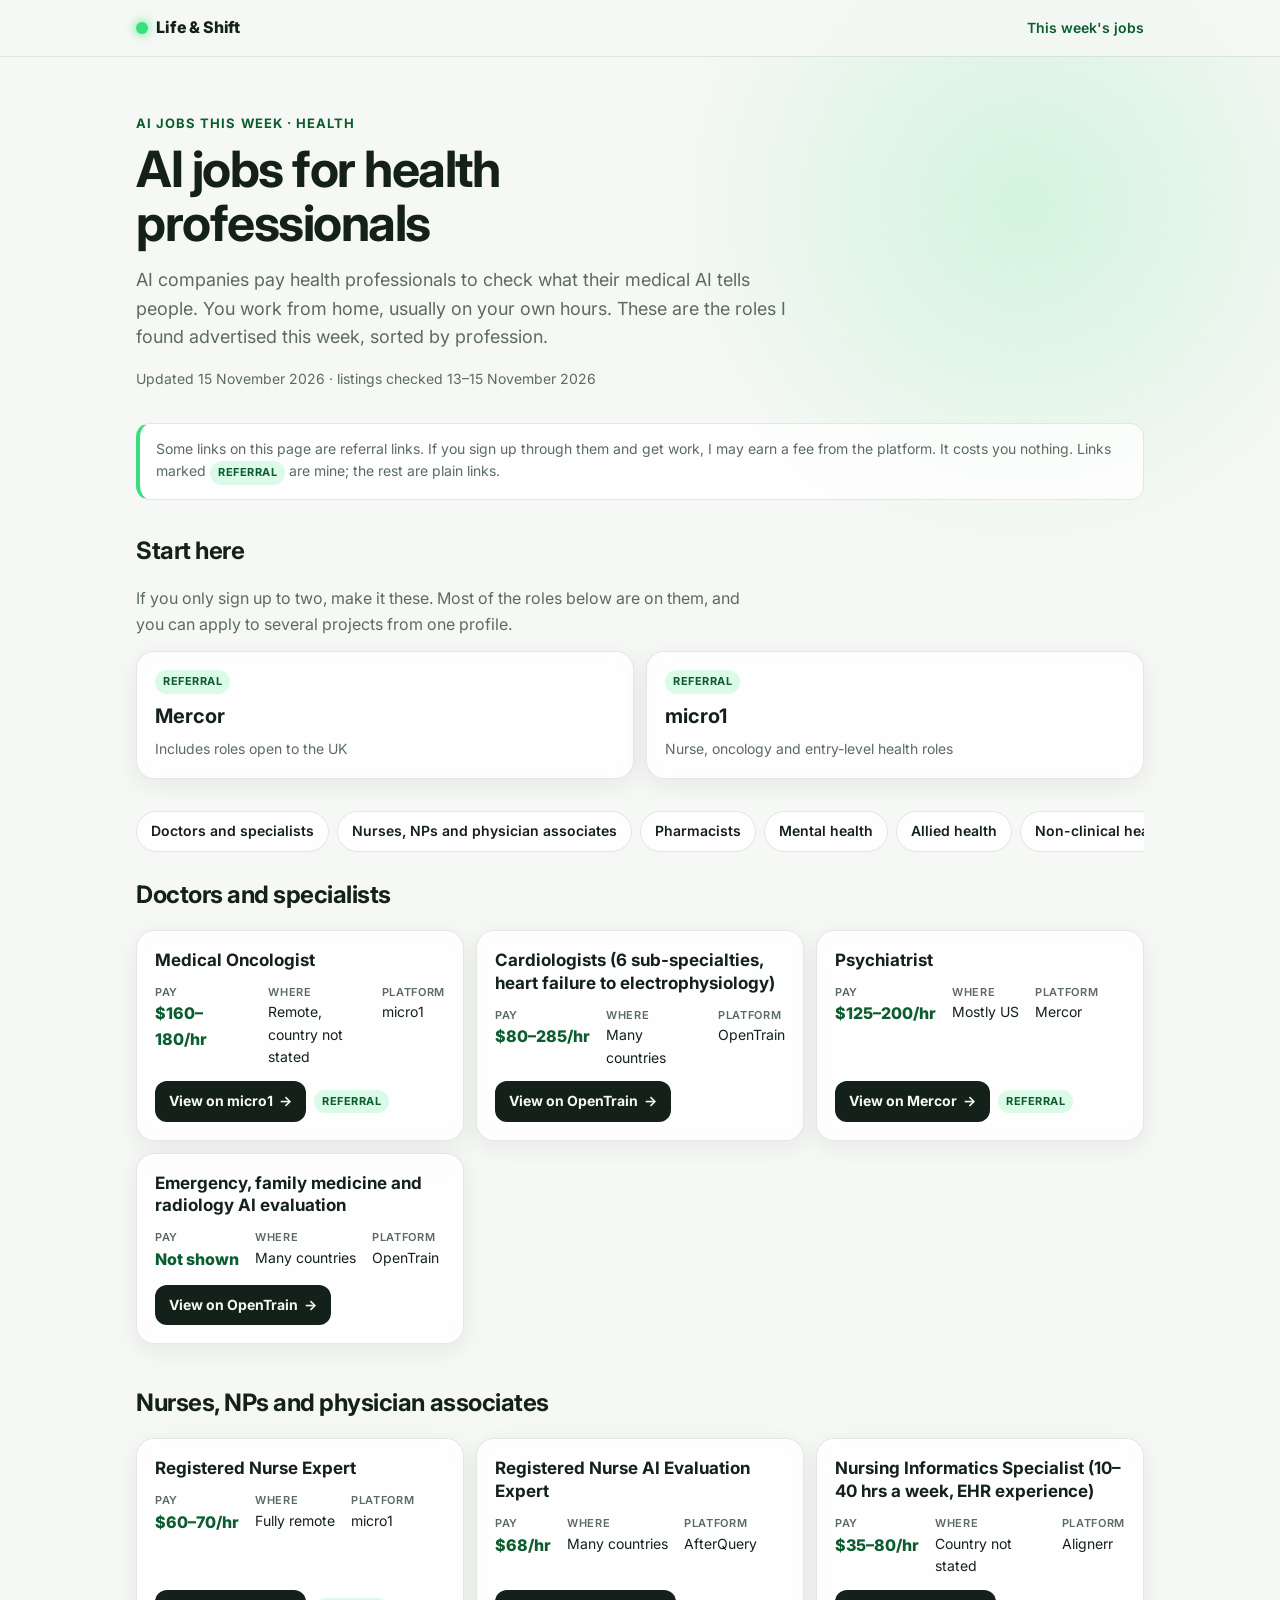
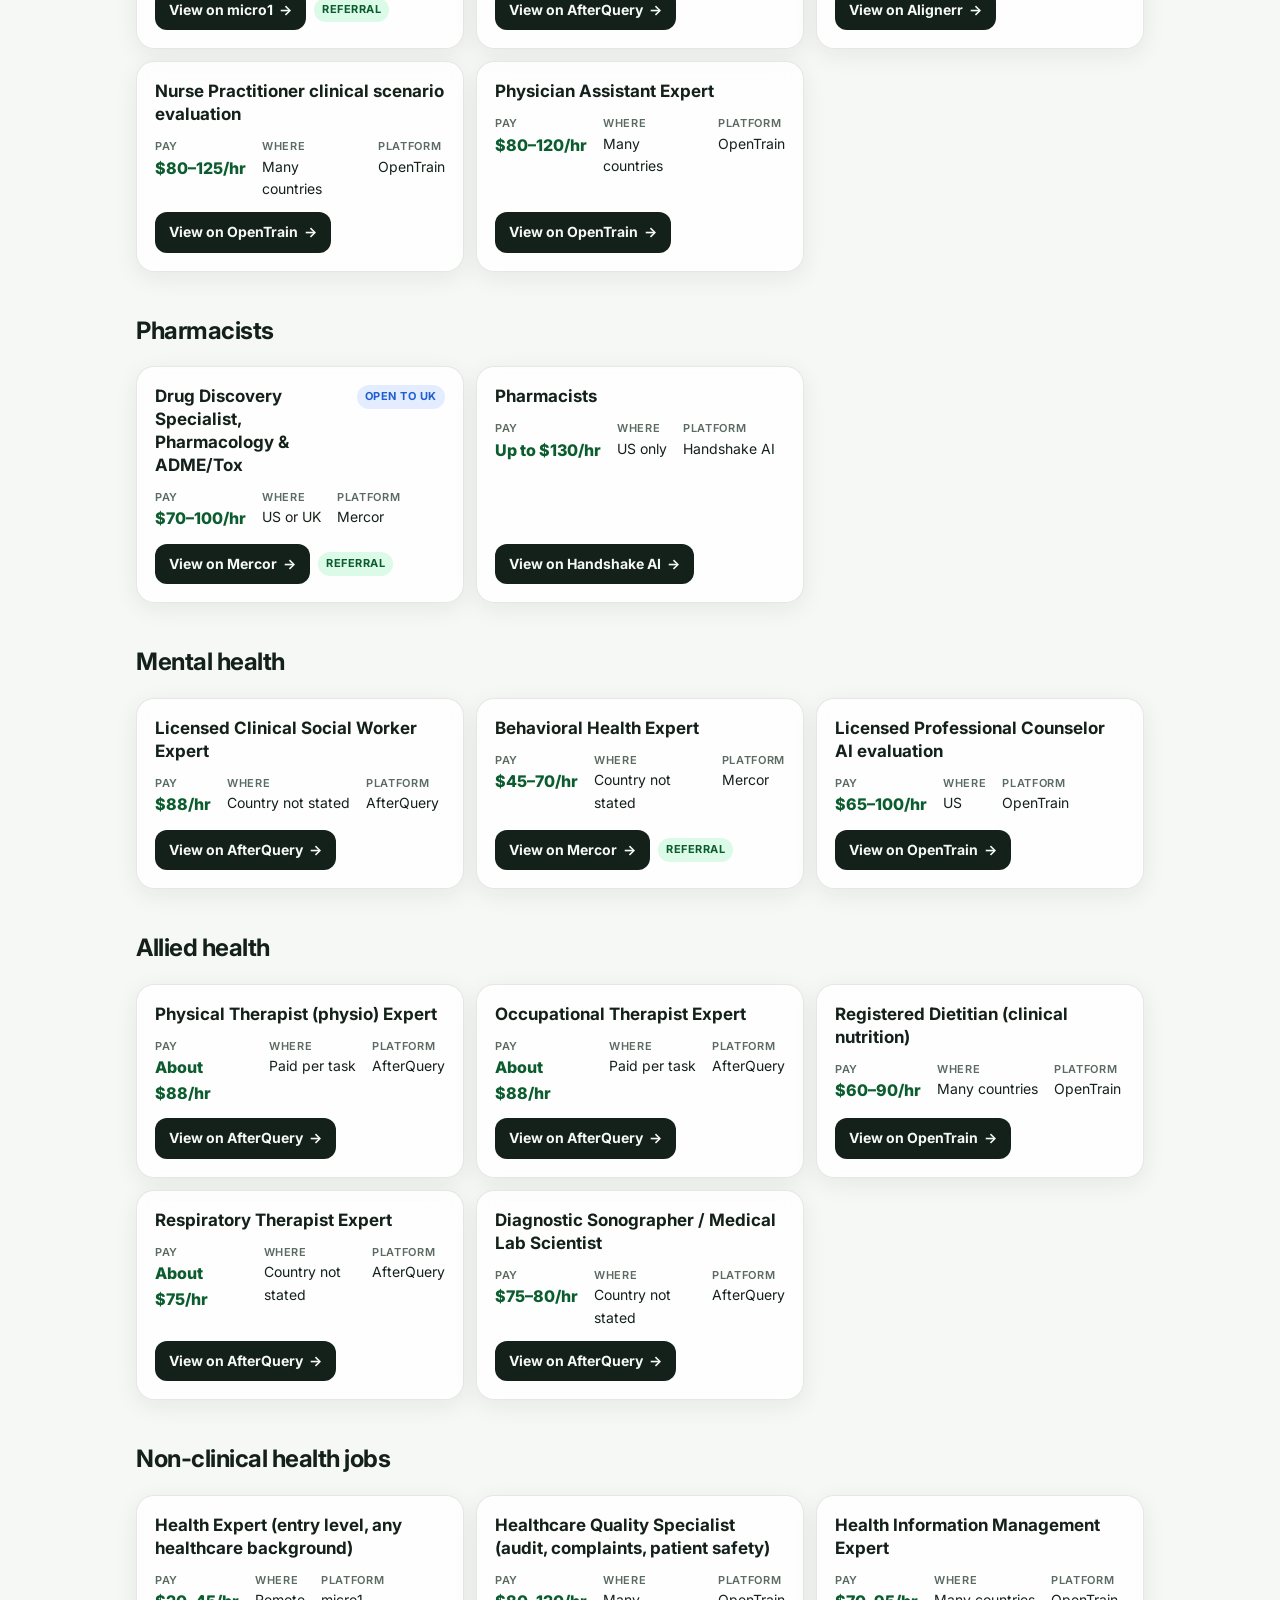
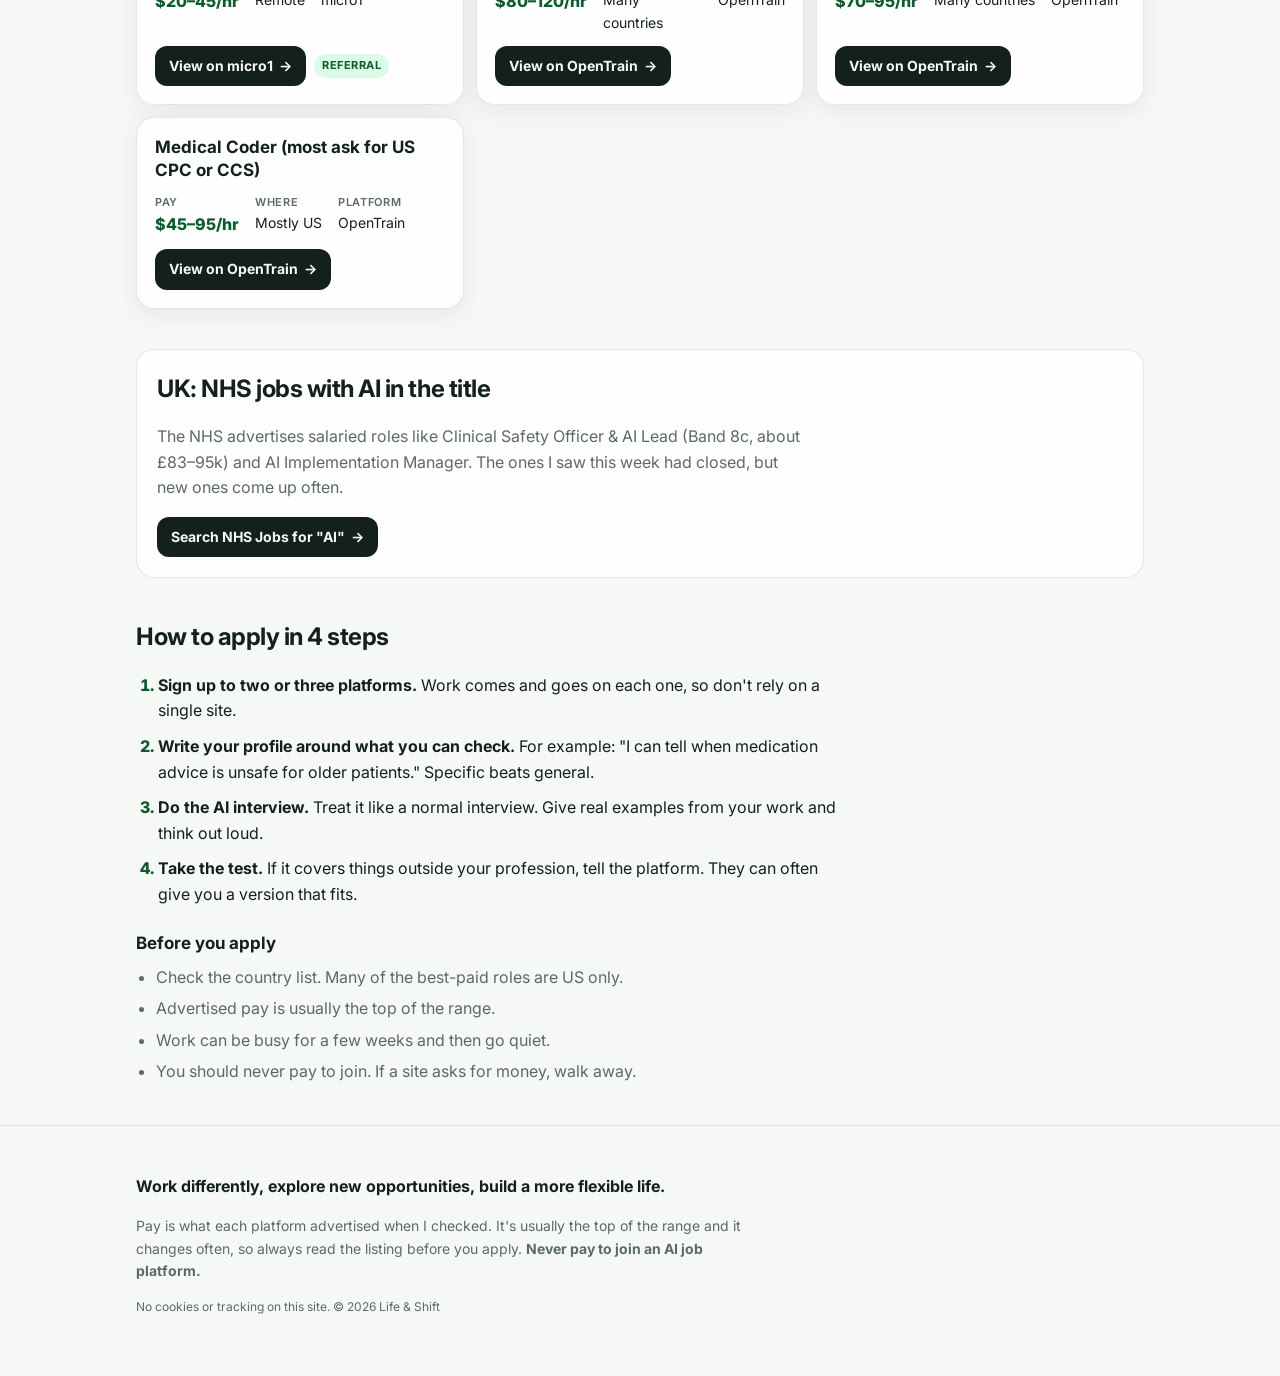
==== health.html @ dd74ce36 "Add files via upload" ====
<!doctype html>
<html lang="en-GB">
<head>
<meta charset="utf-8">
<meta name="viewport" content="width=device-width, initial-scale=1">
<title>AI jobs for health professionals this week | Life &amp; Shift</title>
<meta name="description" content="Remote AI roles for health professionals, sorted by profession, with pay and who can apply. Updated 15 November 2026.">
<meta property="og:title" content="AI jobs for health professionals this week | Life &amp; Shift">
<meta property="og:description" content="Remote AI roles for health professionals, sorted by profession, with pay and who can apply. Updated 15 November 2026.">
<link rel="preconnect" href="https://fonts.googleapis.com">
<link rel="preconnect" href="https://fonts.gstatic.com" crossorigin>
<link href="https://fonts.googleapis.com/css2?family=Inter:wght@400;500;600;700;800&display=swap" rel="stylesheet">
<link rel="stylesheet" href="style.css">
</head>
<body>
<header class="top"><div class="wrap top-in">
  <a class="brand" href="index.html"><span class="dot"></span>Life &amp; Shift</a>
  <a class="top-link" href="health.html">This week's jobs</a>
</div></header>
<main>
<section class="hero"><div class="wrap">
  <p class="eyebrow">AI jobs this week · Health</p>
  <h1>AI jobs for health professionals</h1>
  <p class="lede">AI companies pay health professionals to check what their medical AI tells people. You work from home, usually on your own hours. These are the roles I found advertised this week, sorted by profession.</p>
  <p class="meta">Updated 15 November 2026 · listings checked 13–15 November 2026</p>
</div></section>

<div class="wrap">
  <aside class="notice">Some links on this page are referral links. If you sign up through them and get work, I may earn a fee from the platform. It costs you nothing. Links marked <span class="tag ref">referral</span> are mine; the rest are plain links.</aside>

  <section class="start">
    <h2>Start here</h2>
    <p>If you only sign up to two, make it these. Most of the roles below are on them, and you can apply to several projects from one profile.</p>
    <div class="start-grid">
      <a class="start-card" href="https://t.mercor.com/v6gSN" target="_blank" rel="noopener sponsored">
        <span class="tag ref">referral</span><strong>Mercor</strong><span>Includes roles open to the UK</span></a>
      <a class="start-card" href="https://refer.micro1.ai/referral/jobs?referralCode=1aee4be8-0dc1-4ed8-bb2d-1e1f970dd66d&amp;utm_source=referral&amp;utm_medium=share&amp;utm_campaign=job_referral" target="_blank" rel="noopener sponsored">
        <span class="tag ref">referral</span><strong>micro1</strong><span>Nurse, oncology and entry-level health roles</span></a>
    </div>
  </section>

  <nav class="chips" aria-label="Jump to profession"><a href="#doctors">Doctors and specialists</a><a href="#nurses">Nurses, NPs and physician associates</a><a href="#pharmacy">Pharmacists</a><a href="#mental-health">Mental health</a><a href="#allied">Allied health</a><a href="#non-clinical">Non-clinical health jobs</a><a href="#apply">How to apply</a></nav>
<section class="group" id="doctors"><h2>Doctors and specialists</h2><div class="roles"><article class="role">
  <div class="role-top"><h3>Medical Oncologist</h3></div>
  <dl><div><dt>Pay</dt><dd class="pay">$160–180/hr</dd></div>
      <div><dt>Where</dt><dd>Remote, country not stated</dd></div>
      <div><dt>Platform</dt><dd>micro1</dd></div></dl>
  <div class="role-link"><a class="btn" href="https://refer.micro1.ai/referral/jobs?referralCode=1aee4be8-0dc1-4ed8-bb2d-1e1f970dd66d&amp;utm_source=referral&amp;utm_medium=share&amp;utm_campaign=job_referral" target="_blank" rel="noopener sponsored">View on micro1 <span aria-hidden="true">→</span></a><span class="tag ref">referral</span></div>
</article><article class="role">
  <div class="role-top"><h3>Cardiologists (6 sub-specialties, heart failure to electrophysiology)</h3></div>
  <dl><div><dt>Pay</dt><dd class="pay">$80–285/hr</dd></div>
      <div><dt>Where</dt><dd>Many countries</dd></div>
      <div><dt>Platform</dt><dd>OpenTrain</dd></div></dl>
  <div class="role-link"><a class="btn" href="https://www.opentrain.ai/jobs/category/medical-health/" target="_blank" rel="noopener sponsored">View on OpenTrain <span aria-hidden="true">→</span></a></div>
</article><article class="role">
  <div class="role-top"><h3>Psychiatrist</h3></div>
  <dl><div><dt>Pay</dt><dd class="pay">$125–200/hr</dd></div>
      <div><dt>Where</dt><dd>Mostly US</dd></div>
      <div><dt>Platform</dt><dd>Mercor</dd></div></dl>
  <div class="role-link"><a class="btn" href="https://t.mercor.com/v6gSN" target="_blank" rel="noopener sponsored">View on Mercor <span aria-hidden="true">→</span></a><span class="tag ref">referral</span></div>
</article><article class="role">
  <div class="role-top"><h3>Emergency, family medicine and radiology AI evaluation</h3></div>
  <dl><div><dt>Pay</dt><dd class="pay">Not shown</dd></div>
      <div><dt>Where</dt><dd>Many countries</dd></div>
      <div><dt>Platform</dt><dd>OpenTrain</dd></div></dl>
  <div class="role-link"><a class="btn" href="https://www.opentrain.ai/jobs/category/medical-health/" target="_blank" rel="noopener sponsored">View on OpenTrain <span aria-hidden="true">→</span></a></div>
</article></div></section><section class="group" id="nurses"><h2>Nurses, NPs and physician associates</h2><div class="roles"><article class="role">
  <div class="role-top"><h3>Registered Nurse Expert</h3></div>
  <dl><div><dt>Pay</dt><dd class="pay">$60–70/hr</dd></div>
      <div><dt>Where</dt><dd>Fully remote</dd></div>
      <div><dt>Platform</dt><dd>micro1</dd></div></dl>
  <div class="role-link"><a class="btn" href="https://refer.micro1.ai/referral/jobs?referralCode=1aee4be8-0dc1-4ed8-bb2d-1e1f970dd66d&amp;utm_source=referral&amp;utm_medium=share&amp;utm_campaign=job_referral" target="_blank" rel="noopener sponsored">View on micro1 <span aria-hidden="true">→</span></a><span class="tag ref">referral</span></div>
</article><article class="role">
  <div class="role-top"><h3>Registered Nurse AI Evaluation Expert</h3></div>
  <dl><div><dt>Pay</dt><dd class="pay">$68/hr</dd></div>
      <div><dt>Where</dt><dd>Many countries</dd></div>
      <div><dt>Platform</dt><dd>AfterQuery</dd></div></dl>
  <div class="role-link"><a class="btn" href="https://www.afterquery.com/" target="_blank" rel="noopener sponsored">View on AfterQuery <span aria-hidden="true">→</span></a></div>
</article><article class="role">
  <div class="role-top"><h3>Nursing Informatics Specialist (10–40 hrs a week, EHR experience)</h3></div>
  <dl><div><dt>Pay</dt><dd class="pay">$35–80/hr</dd></div>
      <div><dt>Where</dt><dd>Country not stated</dd></div>
      <div><dt>Platform</dt><dd>Alignerr</dd></div></dl>
  <div class="role-link"><a class="btn" href="https://www.alignerr.com/" target="_blank" rel="noopener sponsored">View on Alignerr <span aria-hidden="true">→</span></a></div>
</article><article class="role">
  <div class="role-top"><h3>Nurse Practitioner clinical scenario evaluation</h3></div>
  <dl><div><dt>Pay</dt><dd class="pay">$80–125/hr</dd></div>
      <div><dt>Where</dt><dd>Many countries</dd></div>
      <div><dt>Platform</dt><dd>OpenTrain</dd></div></dl>
  <div class="role-link"><a class="btn" href="https://www.opentrain.ai/jobs/category/medical-health/" target="_blank" rel="noopener sponsored">View on OpenTrain <span aria-hidden="true">→</span></a></div>
</article><article class="role">
  <div class="role-top"><h3>Physician Assistant Expert</h3></div>
  <dl><div><dt>Pay</dt><dd class="pay">$80–120/hr</dd></div>
      <div><dt>Where</dt><dd>Many countries</dd></div>
      <div><dt>Platform</dt><dd>OpenTrain</dd></div></dl>
  <div class="role-link"><a class="btn" href="https://www.opentrain.ai/jobs/category/medical-health/" target="_blank" rel="noopener sponsored">View on OpenTrain <span aria-hidden="true">→</span></a></div>
</article></div></section><section class="group" id="pharmacy"><h2>Pharmacists</h2><div class="roles"><article class="role">
  <div class="role-top"><h3>Drug Discovery Specialist, Pharmacology &amp; ADME/Tox</h3><span class="tag uk">Open to UK</span></div>
  <dl><div><dt>Pay</dt><dd class="pay">$70–100/hr</dd></div>
      <div><dt>Where</dt><dd>US or UK</dd></div>
      <div><dt>Platform</dt><dd>Mercor</dd></div></dl>
  <div class="role-link"><a class="btn" href="https://t.mercor.com/v6gSN" target="_blank" rel="noopener sponsored">View on Mercor <span aria-hidden="true">→</span></a><span class="tag ref">referral</span></div>
</article><article class="role">
  <div class="role-top"><h3>Pharmacists</h3></div>
  <dl><div><dt>Pay</dt><dd class="pay">Up to $130/hr</dd></div>
      <div><dt>Where</dt><dd>US only</dd></div>
      <div><dt>Platform</dt><dd>Handshake AI</dd></div></dl>
  <div class="role-link"><a class="btn" href="https://joinhandshake.com/ai/" target="_blank" rel="noopener sponsored">View on Handshake AI <span aria-hidden="true">→</span></a></div>
</article></div></section><section class="group" id="mental-health"><h2>Mental health</h2><div class="roles"><article class="role">
  <div class="role-top"><h3>Licensed Clinical Social Worker Expert</h3></div>
  <dl><div><dt>Pay</dt><dd class="pay">$88/hr</dd></div>
      <div><dt>Where</dt><dd>Country not stated</dd></div>
      <div><dt>Platform</dt><dd>AfterQuery</dd></div></dl>
  <div class="role-link"><a class="btn" href="https://www.afterquery.com/" target="_blank" rel="noopener sponsored">View on AfterQuery <span aria-hidden="true">→</span></a></div>
</article><article class="role">
  <div class="role-top"><h3>Behavioral Health Expert</h3></div>
  <dl><div><dt>Pay</dt><dd class="pay">$45–70/hr</dd></div>
      <div><dt>Where</dt><dd>Country not stated</dd></div>
      <div><dt>Platform</dt><dd>Mercor</dd></div></dl>
  <div class="role-link"><a class="btn" href="https://t.mercor.com/v6gSN" target="_blank" rel="noopener sponsored">View on Mercor <span aria-hidden="true">→</span></a><span class="tag ref">referral</span></div>
</article><article class="role">
  <div class="role-top"><h3>Licensed Professional Counselor AI evaluation</h3></div>
  <dl><div><dt>Pay</dt><dd class="pay">$65–100/hr</dd></div>
      <div><dt>Where</dt><dd>US</dd></div>
      <div><dt>Platform</dt><dd>OpenTrain</dd></div></dl>
  <div class="role-link"><a class="btn" href="https://www.opentrain.ai/jobs/category/medical-health/" target="_blank" rel="noopener sponsored">View on OpenTrain <span aria-hidden="true">→</span></a></div>
</article></div></section><section class="group" id="allied"><h2>Allied health</h2><div class="roles"><article class="role">
  <div class="role-top"><h3>Physical Therapist (physio) Expert</h3></div>
  <dl><div><dt>Pay</dt><dd class="pay">About $88/hr</dd></div>
      <div><dt>Where</dt><dd>Paid per task</dd></div>
      <div><dt>Platform</dt><dd>AfterQuery</dd></div></dl>
  <div class="role-link"><a class="btn" href="https://www.afterquery.com/" target="_blank" rel="noopener sponsored">View on AfterQuery <span aria-hidden="true">→</span></a></div>
</article><article class="role">
  <div class="role-top"><h3>Occupational Therapist Expert</h3></div>
  <dl><div><dt>Pay</dt><dd class="pay">About $88/hr</dd></div>
      <div><dt>Where</dt><dd>Paid per task</dd></div>
      <div><dt>Platform</dt><dd>AfterQuery</dd></div></dl>
  <div class="role-link"><a class="btn" href="https://www.afterquery.com/" target="_blank" rel="noopener sponsored">View on AfterQuery <span aria-hidden="true">→</span></a></div>
</article><article class="role">
  <div class="role-top"><h3>Registered Dietitian (clinical nutrition)</h3></div>
  <dl><div><dt>Pay</dt><dd class="pay">$60–90/hr</dd></div>
      <div><dt>Where</dt><dd>Many countries</dd></div>
      <div><dt>Platform</dt><dd>OpenTrain</dd></div></dl>
  <div class="role-link"><a class="btn" href="https://www.opentrain.ai/jobs/category/medical-health/" target="_blank" rel="noopener sponsored">View on OpenTrain <span aria-hidden="true">→</span></a></div>
</article><article class="role">
  <div class="role-top"><h3>Respiratory Therapist Expert</h3></div>
  <dl><div><dt>Pay</dt><dd class="pay">About $75/hr</dd></div>
      <div><dt>Where</dt><dd>Country not stated</dd></div>
      <div><dt>Platform</dt><dd>AfterQuery</dd></div></dl>
  <div class="role-link"><a class="btn" href="https://www.afterquery.com/" target="_blank" rel="noopener sponsored">View on AfterQuery <span aria-hidden="true">→</span></a></div>
</article><article class="role">
  <div class="role-top"><h3>Diagnostic Sonographer / Medical Lab Scientist</h3></div>
  <dl><div><dt>Pay</dt><dd class="pay">$75–80/hr</dd></div>
      <div><dt>Where</dt><dd>Country not stated</dd></div>
      <div><dt>Platform</dt><dd>AfterQuery</dd></div></dl>
  <div class="role-link"><a class="btn" href="https://www.afterquery.com/" target="_blank" rel="noopener sponsored">View on AfterQuery <span aria-hidden="true">→</span></a></div>
</article></div></section><section class="group" id="non-clinical"><h2>Non-clinical health jobs</h2><div class="roles"><article class="role">
  <div class="role-top"><h3>Health Expert (entry level, any healthcare background)</h3></div>
  <dl><div><dt>Pay</dt><dd class="pay">$20–45/hr</dd></div>
      <div><dt>Where</dt><dd>Remote</dd></div>
      <div><dt>Platform</dt><dd>micro1</dd></div></dl>
  <div class="role-link"><a class="btn" href="https://refer.micro1.ai/referral/jobs?referralCode=1aee4be8-0dc1-4ed8-bb2d-1e1f970dd66d&amp;utm_source=referral&amp;utm_medium=share&amp;utm_campaign=job_referral" target="_blank" rel="noopener sponsored">View on micro1 <span aria-hidden="true">→</span></a><span class="tag ref">referral</span></div>
</article><article class="role">
  <div class="role-top"><h3>Healthcare Quality Specialist (audit, complaints, patient safety)</h3></div>
  <dl><div><dt>Pay</dt><dd class="pay">$80–120/hr</dd></div>
      <div><dt>Where</dt><dd>Many countries</dd></div>
      <div><dt>Platform</dt><dd>OpenTrain</dd></div></dl>
  <div class="role-link"><a class="btn" href="https://www.opentrain.ai/jobs/category/medical-health/" target="_blank" rel="noopener sponsored">View on OpenTrain <span aria-hidden="true">→</span></a></div>
</article><article class="role">
  <div class="role-top"><h3>Health Information Management Expert</h3></div>
  <dl><div><dt>Pay</dt><dd class="pay">$70–95/hr</dd></div>
      <div><dt>Where</dt><dd>Many countries</dd></div>
      <div><dt>Platform</dt><dd>OpenTrain</dd></div></dl>
  <div class="role-link"><a class="btn" href="https://www.opentrain.ai/jobs/category/medical-health/" target="_blank" rel="noopener sponsored">View on OpenTrain <span aria-hidden="true">→</span></a></div>
</article><article class="role">
  <div class="role-top"><h3>Medical Coder (most ask for US CPC or CCS)</h3></div>
  <dl><div><dt>Pay</dt><dd class="pay">$45–95/hr</dd></div>
      <div><dt>Where</dt><dd>Mostly US</dd></div>
      <div><dt>Platform</dt><dd>OpenTrain</dd></div></dl>
  <div class="role-link"><a class="btn" href="https://www.opentrain.ai/jobs/category/medical-health/" target="_blank" rel="noopener sponsored">View on OpenTrain <span aria-hidden="true">→</span></a></div>
</article></div></section><section class="group nhs"><h2>UK: NHS jobs with AI in the title</h2>
  <p>The NHS advertises salaried roles like Clinical Safety Officer &amp; AI Lead (Band 8c, about £83–95k) and AI Implementation Manager. The ones I saw this week had closed, but new ones come up often.</p>
  <a class="btn" href="https://www.jobs.nhs.uk/candidate/search/results?keyword=AI" target="_blank" rel="noopener">Search NHS Jobs for &quot;AI&quot; <span aria-hidden="true">→</span></a>
</section><section class="group" id="apply"><h2>How to apply in 4 steps</h2>
<ol class="steps">
  <li><strong>Sign up to two or three platforms.</strong> Work comes and goes on each one, so don't rely on a single site.</li>
  <li><strong>Write your profile around what you can check.</strong> For example: "I can tell when medication advice is unsafe for older patients." Specific beats general.</li>
  <li><strong>Do the AI interview.</strong> Treat it like a normal interview. Give real examples from your work and think out loud.</li>
  <li><strong>Take the test.</strong> If it covers things outside your profession, tell the platform. They can often give you a version that fits.</li>
</ol>
<h3 class="sub">Before you apply</h3>
<ul class="checks">
  <li>Check the country list. Many of the best-paid roles are US only.</li>
  <li>Advertised pay is usually the top of the range.</li>
  <li>Work can be busy for a few weeks and then go quiet.</li>
  <li>You should never pay to join. If a site asks for money, walk away.</li>
</ul>
</section>
</div>
</main><footer><div class="wrap">
  <p class="slogan">Work differently, explore new opportunities, build a more flexible life.</p>
  <p>Pay is what each platform advertised when I checked. It's usually the top of the range and it changes often, so always read the listing before you apply. <strong>Never pay to join an AI job platform.</strong></p>
  <p class="small">No cookies or tracking on this site. © 2026 Life &amp; Shift</p>
</div></footer>
</body></html>
---- style.css ----
:root{--bg:#f6f8f5;--card:rgba(255,255,255,.78);--ink:#14211a;--muted:#5b6b62;--line:rgba(20,33,26,.10);
--accent:#38e07b;--accent-ink:#0b5c2e;--accent-soft:#dcfae8;--uk:#1f5fd1;--uk-soft:#e4edff;--shadow:0 6px 24px rgba(20,33,26,.07)}
@media (prefers-color-scheme:dark){:root{--bg:#0e1411;--card:rgba(255,255,255,.05);--ink:#e9f2ec;--muted:#9fb1a6;--line:rgba(255,255,255,.10);
--accent-ink:#7af0a8;--accent-soft:rgba(56,224,123,.14);--uk:#8fb4ff;--uk-soft:rgba(110,150,255,.15);--shadow:none}}
*{box-sizing:border-box}html{scroll-behavior:smooth}
body{margin:0;background:var(--bg);color:var(--ink);font:16px/1.6 Inter,system-ui,-apple-system,sans-serif;-webkit-font-smoothing:antialiased}
body:before{content:"";position:fixed;inset:-20% -10% auto auto;width:60vw;height:60vw;background:radial-gradient(circle,rgba(56,224,123,.18),transparent 65%);z-index:-1;pointer-events:none}
a{color:inherit}.wrap{max-width:1040px;margin:0 auto;padding:0 16px}
.top{position:sticky;top:0;z-index:5;backdrop-filter:blur(12px);-webkit-backdrop-filter:blur(12px);background:color-mix(in srgb,var(--bg) 80%,transparent);border-bottom:1px solid var(--line)}
.top-in{display:flex;justify-content:space-between;align-items:center;height:56px}
.brand{font-weight:800;text-decoration:none;display:flex;align-items:center;gap:8px;letter-spacing:-.01em}
.dot{width:12px;height:12px;border-radius:50%;background:var(--accent);box-shadow:0 0 12px var(--accent)}
.top-link{font-weight:600;font-size:14px;text-decoration:none;color:var(--accent-ink)}
.hero{padding:56px 0 24px}.eyebrow{font-size:13px;font-weight:700;text-transform:uppercase;letter-spacing:.08em;color:var(--accent-ink);margin:0 0 8px}
h1{font-size:clamp(30px,5.5vw,50px);line-height:1.08;letter-spacing:-.03em;margin:0 0 16px;max-width:18ch}
.lede{font-size:18px;color:var(--muted);max-width:60ch;margin:0 0 16px}.meta{font-size:14px;color:var(--muted);margin:0}
h2{font-size:24px;letter-spacing:-.02em;margin:0 0 16px}h3{margin:0;font-size:17px;line-height:1.35}
.notice{background:var(--card);border:1px solid var(--line);border-left:4px solid var(--accent);border-radius:14px;padding:14px 16px;font-size:14px;color:var(--muted);margin:8px 0 32px}
.tag{display:inline-block;font-size:11px;font-weight:700;text-transform:uppercase;letter-spacing:.05em;padding:3px 8px;border-radius:99px;background:var(--line);color:var(--muted);white-space:nowrap}
.tag.ref,.tag.live{background:var(--accent-soft);color:var(--accent-ink)}.tag.uk{background:var(--uk-soft);color:var(--uk)}
.start{margin-bottom:28px}.start p{color:var(--muted);margin:0 0 14px;max-width:62ch}
.start-grid,.g-grid{display:grid;gap:12px;grid-template-columns:repeat(auto-fit,minmax(240px,1fr))}
.start-card,.g-card{display:flex;flex-direction:column;gap:6px;padding:18px;border-radius:18px;background:var(--card);border:1px solid var(--line);box-shadow:var(--shadow);text-decoration:none;backdrop-filter:blur(10px)}
.start-card strong,.g-card strong{font-size:20px}.start-card span:last-child,.g-card span:last-child{color:var(--muted);font-size:14px}
.start-card .tag,.g-card .tag{align-self:flex-start}
a.start-card:hover,a.g-card:hover{border-color:var(--accent);transform:translateY(-1px)}.g-card.soon{opacity:.65}
.chips{display:flex;gap:8px;overflow-x:auto;padding:4px 0 12px;margin-bottom:12px;scrollbar-width:none}.chips::-webkit-scrollbar{display:none}
.chips a{flex:none;font-size:14px;font-weight:600;text-decoration:none;padding:8px 14px;border-radius:99px;border:1px solid var(--line);background:var(--card)}
.chips a:hover{border-color:var(--accent)}
.group{margin:0 0 40px;scroll-margin-top:72px}.roles{display:grid;gap:12px;grid-template-columns:repeat(auto-fill,minmax(300px,1fr))}
.role{background:var(--card);border:1px solid var(--line);border-radius:18px;padding:18px;box-shadow:var(--shadow);display:flex;flex-direction:column;gap:12px;backdrop-filter:blur(10px)}
.role-top{display:flex;gap:10px;justify-content:space-between;align-items:flex-start}
dl{margin:0;display:grid;grid-template-columns:repeat(3,auto);gap:4px 16px;justify-content:start}dl div{min-width:0}
dt{font-size:11px;text-transform:uppercase;letter-spacing:.06em;color:var(--muted);font-weight:600}dd{margin:0;font-size:14px}
dd.pay{font-weight:800;color:var(--accent-ink);font-size:16px}
.role-link{margin-top:auto;display:flex;align-items:center;gap:8px;flex-wrap:wrap}
.btn{display:inline-flex;align-items:center;gap:6px;font-weight:700;font-size:14px;text-decoration:none;background:var(--ink);color:var(--bg);padding:9px 14px;border-radius:12px}
.btn:hover{background:var(--accent-ink)}.btn.big{font-size:16px;padding:13px 20px;background:var(--accent);color:#06331a}.btn.big:hover{filter:brightness(1.05)}
.nhs{background:var(--card);border:1px solid var(--line);border-radius:18px;padding:20px}.nhs p{color:var(--muted);max-width:65ch}
.steps{padding-left:22px;margin:0 0 24px;max-width:70ch}.steps li{margin-bottom:10px}.steps li::marker{font-weight:800;color:var(--accent-ink)}
.sub{margin-bottom:10px}.checks{padding-left:20px;margin:0;color:var(--muted);max-width:70ch}.checks li{margin-bottom:6px}
footer{border-top:1px solid var(--line);padding:32px 0 48px;color:var(--muted);font-size:14px}footer p{max-width:70ch}
.slogan{font-weight:700;color:var(--ink);font-size:16px}.small{font-size:12px}
@media (max-width:480px){.hero{padding-top:36px}dl{grid-template-columns:1fr 1fr}.roles{grid-template-columns:1fr}}
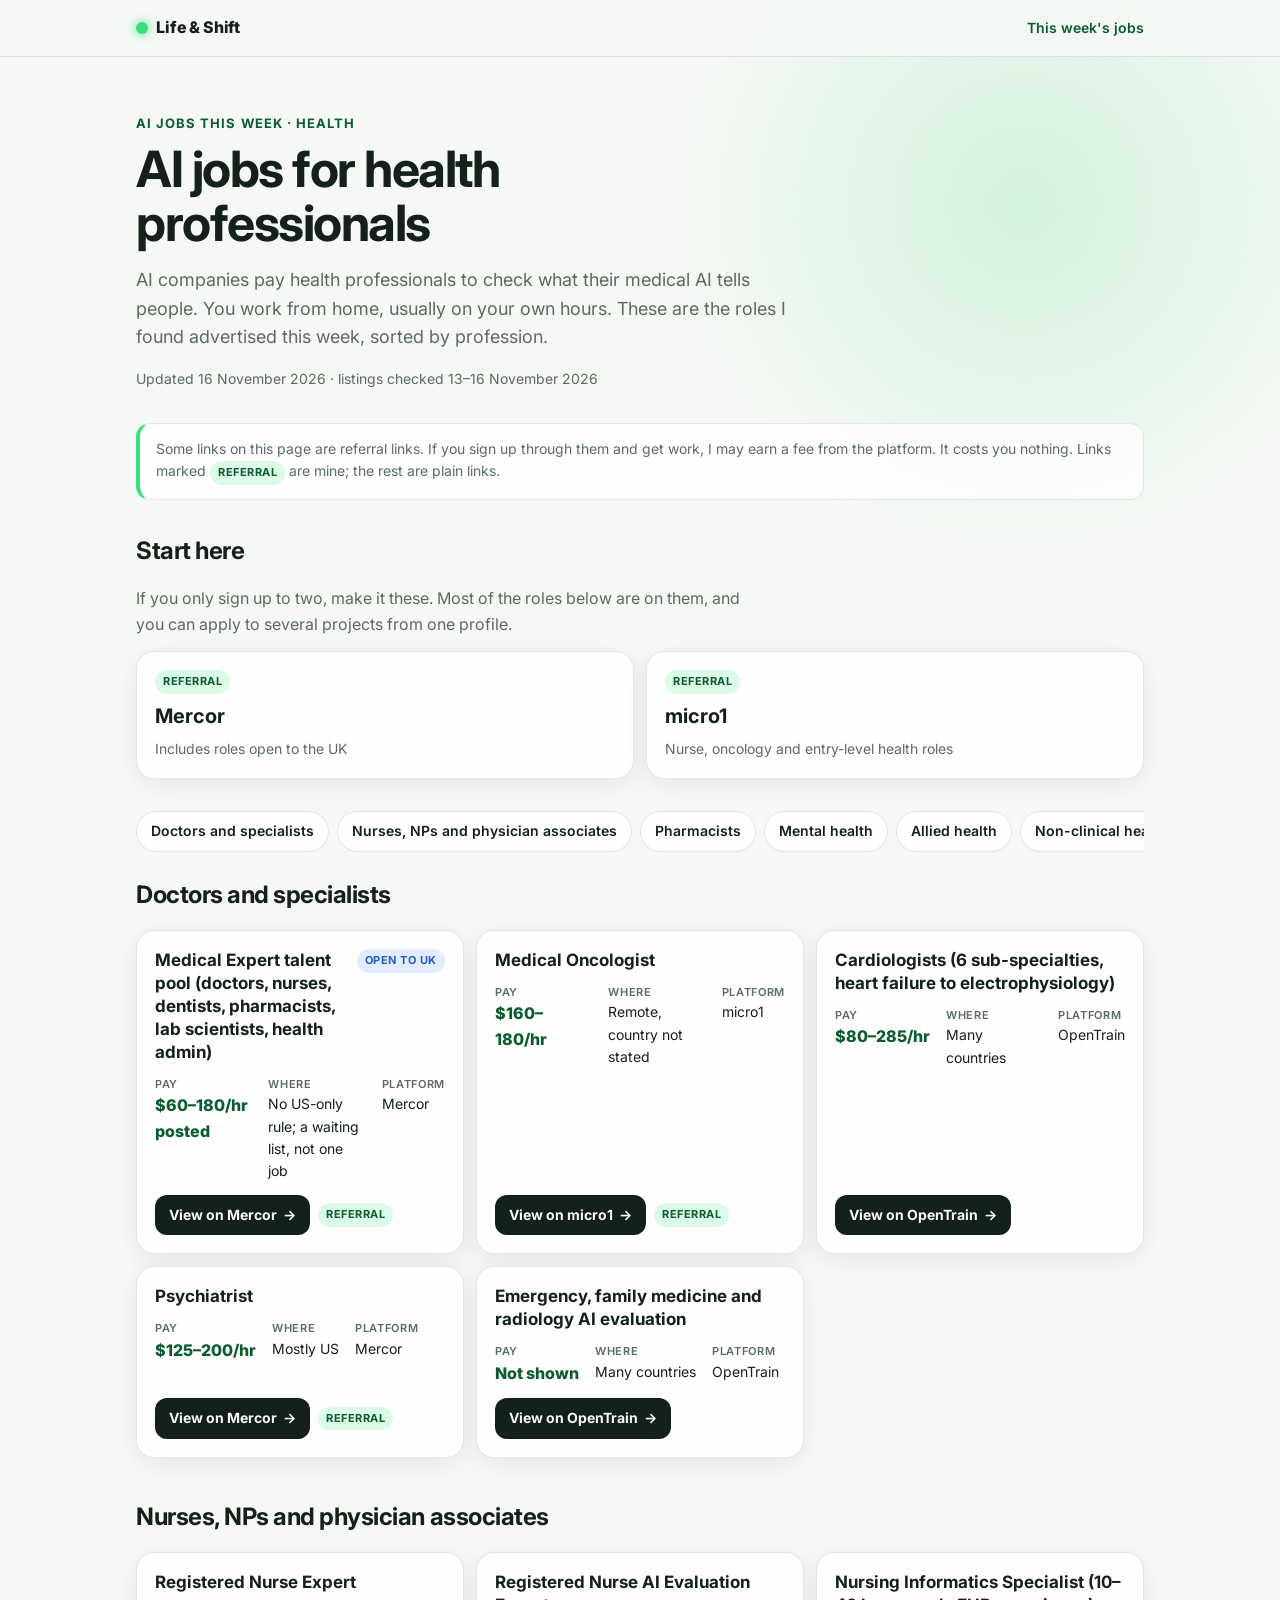
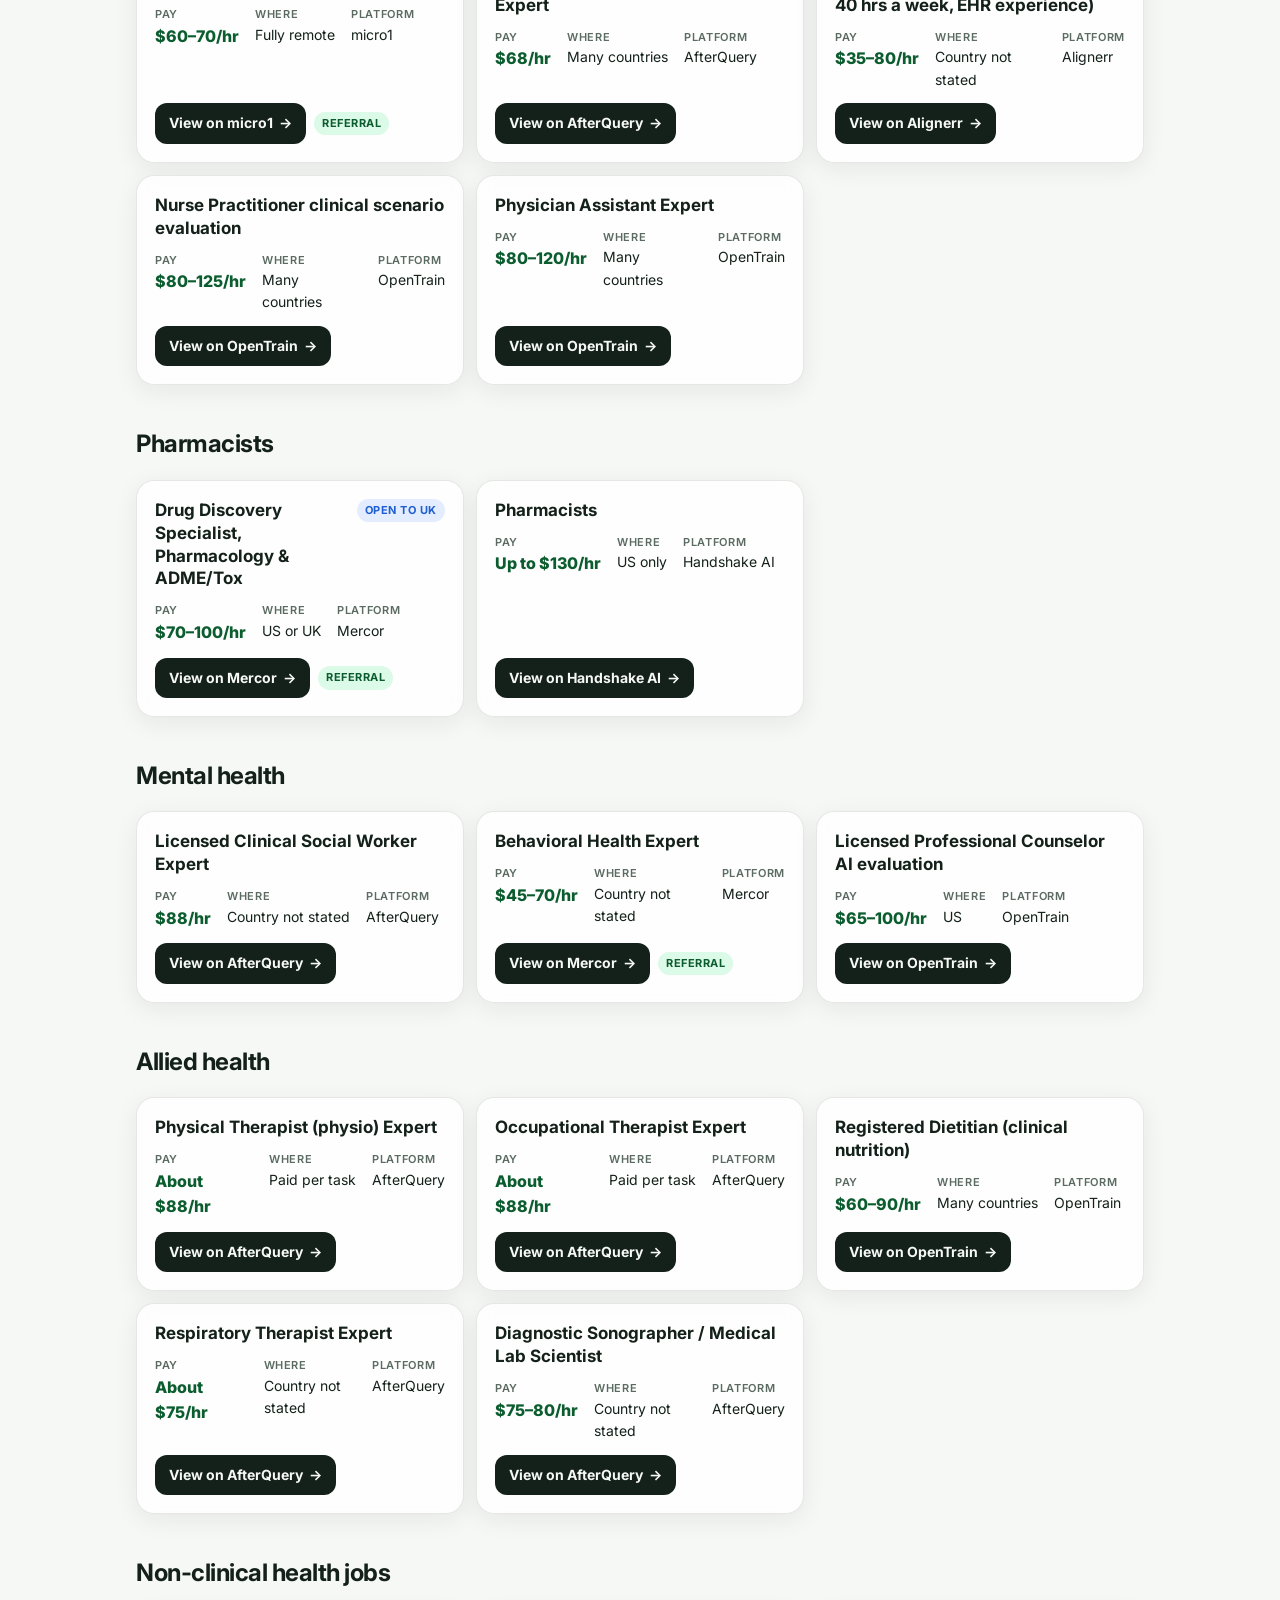
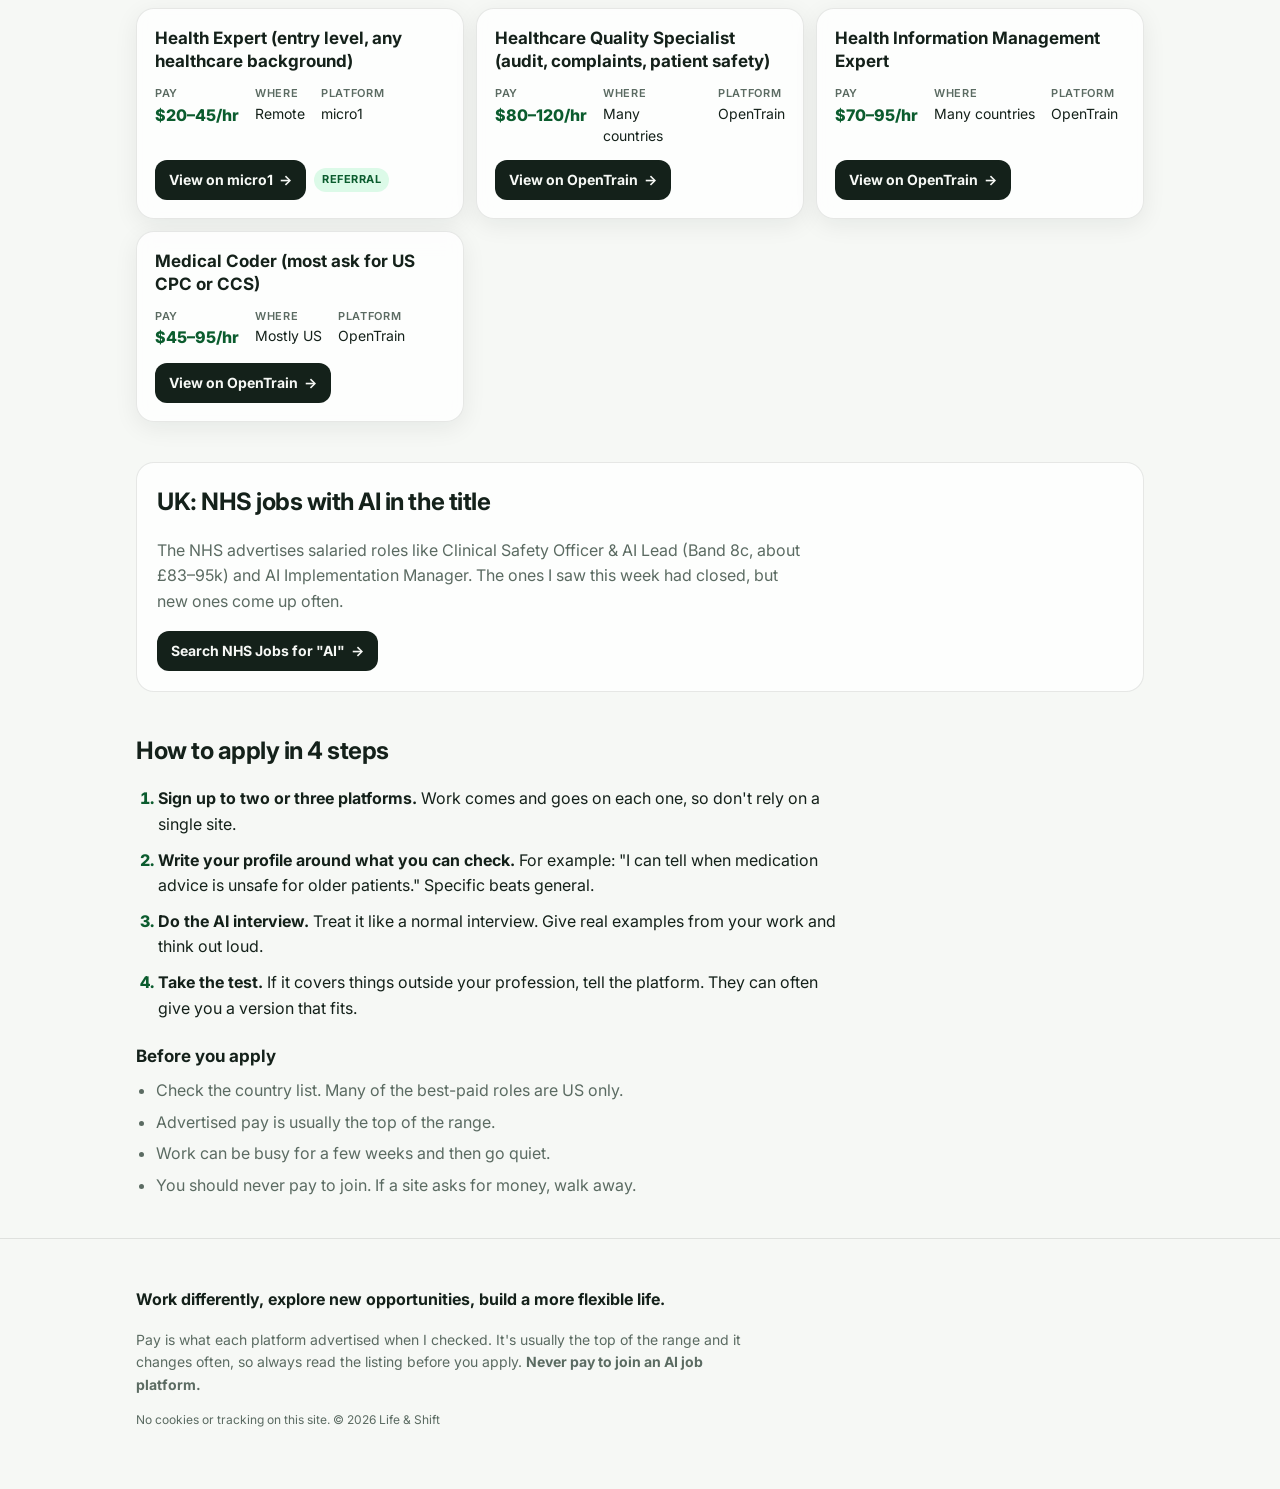
==== commit 736973e7: "Add files via upload" ====
--- a/health.html
+++ b/health.html
@@ -4,9 +4,9 @@
 <meta charset="utf-8">
 <meta name="viewport" content="width=device-width, initial-scale=1">
 <title>AI jobs for health professionals this week | Life &amp; Shift</title>
-<meta name="description" content="Remote AI roles for health professionals, sorted by profession, with pay and who can apply. Updated 15 November 2026.">
+<meta name="description" content="Remote AI roles for health professionals, sorted by profession, with pay and who can apply. Updated 16 November 2026.">
 <meta property="og:title" content="AI jobs for health professionals this week | Life &amp; Shift">
-<meta property="og:description" content="Remote AI roles for health professionals, sorted by profession, with pay and who can apply. Updated 15 November 2026.">
+<meta property="og:description" content="Remote AI roles for health professionals, sorted by profession, with pay and who can apply. Updated 16 November 2026.">
 <link rel="preconnect" href="https://fonts.googleapis.com">
 <link rel="preconnect" href="https://fonts.gstatic.com" crossorigin>
 <link href="https://fonts.googleapis.com/css2?family=Inter:wght@400;500;600;700;800&display=swap" rel="stylesheet">
@@ -22,7 +22,7 @@
   <p class="eyebrow">AI jobs this week · Health</p>
   <h1>AI jobs for health professionals</h1>
   <p class="lede">AI companies pay health professionals to check what their medical AI tells people. You work from home, usually on your own hours. These are the roles I found advertised this week, sorted by profession.</p>
-  <p class="meta">Updated 15 November 2026 · listings checked 13–15 November 2026</p>
+  <p class="meta">Updated 16 November 2026 · listings checked 13–16 November 2026</p>
 </div></section>
 
 <div class="wrap">
@@ -41,6 +41,12 @@
 
   <nav class="chips" aria-label="Jump to profession"><a href="#doctors">Doctors and specialists</a><a href="#nurses">Nurses, NPs and physician associates</a><a href="#pharmacy">Pharmacists</a><a href="#mental-health">Mental health</a><a href="#allied">Allied health</a><a href="#non-clinical">Non-clinical health jobs</a><a href="#apply">How to apply</a></nav>
 <section class="group" id="doctors"><h2>Doctors and specialists</h2><div class="roles"><article class="role">
+  <div class="role-top"><h3>Medical Expert talent pool (doctors, nurses, dentists, pharmacists, lab scientists, health admin)</h3><span class="tag uk">Open to UK</span></div>
+  <dl><div><dt>Pay</dt><dd class="pay">$60–180/hr posted</dd></div>
+      <div><dt>Where</dt><dd>No US-only rule; a waiting list, not one job</dd></div>
+      <div><dt>Platform</dt><dd>Mercor</dd></div></dl>
+  <div class="role-link"><a class="btn" href="https://t.mercor.com/v6gSN" target="_blank" rel="noopener sponsored">View on Mercor <span aria-hidden="true">→</span></a><span class="tag ref">referral</span></div>
+</article><article class="role">
   <div class="role-top"><h3>Medical Oncologist</h3></div>
   <dl><div><dt>Pay</dt><dd class="pay">$160–180/hr</dd></div>
       <div><dt>Where</dt><dd>Remote, country not stated</dd></div>
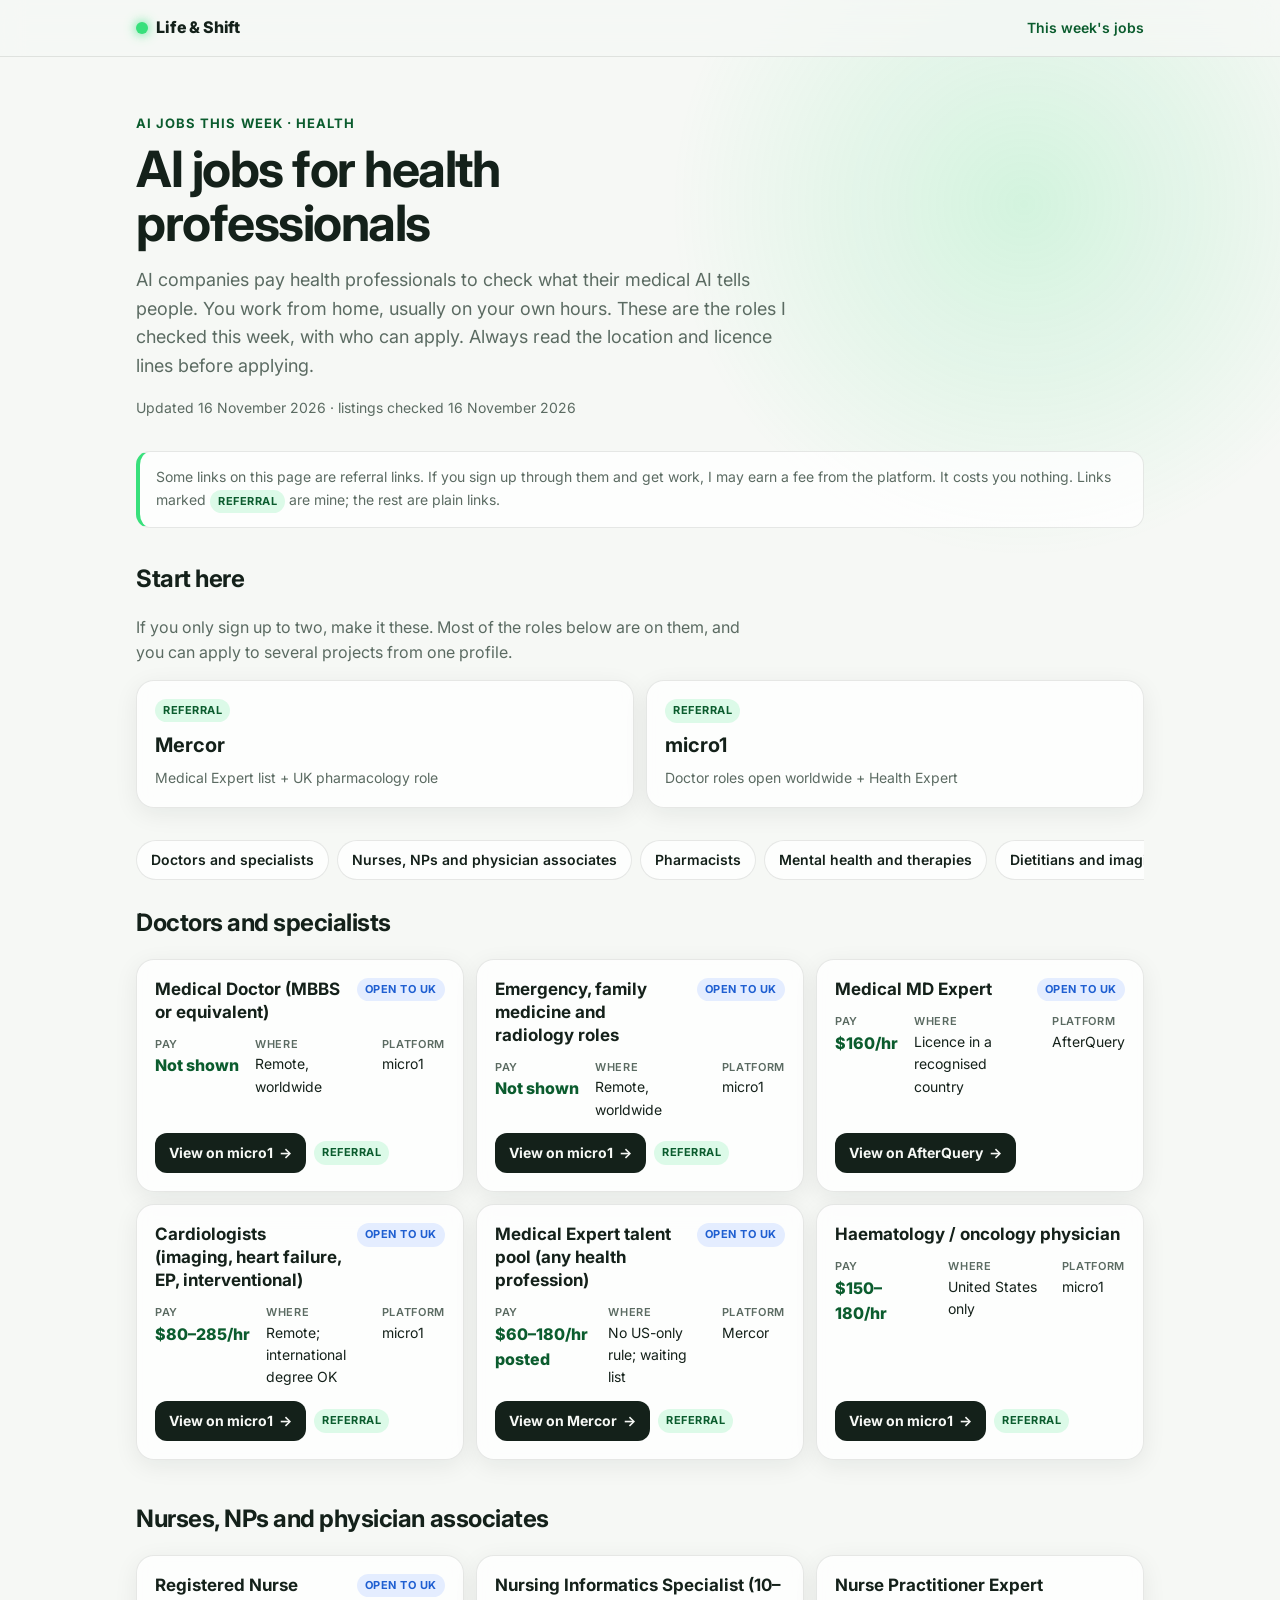
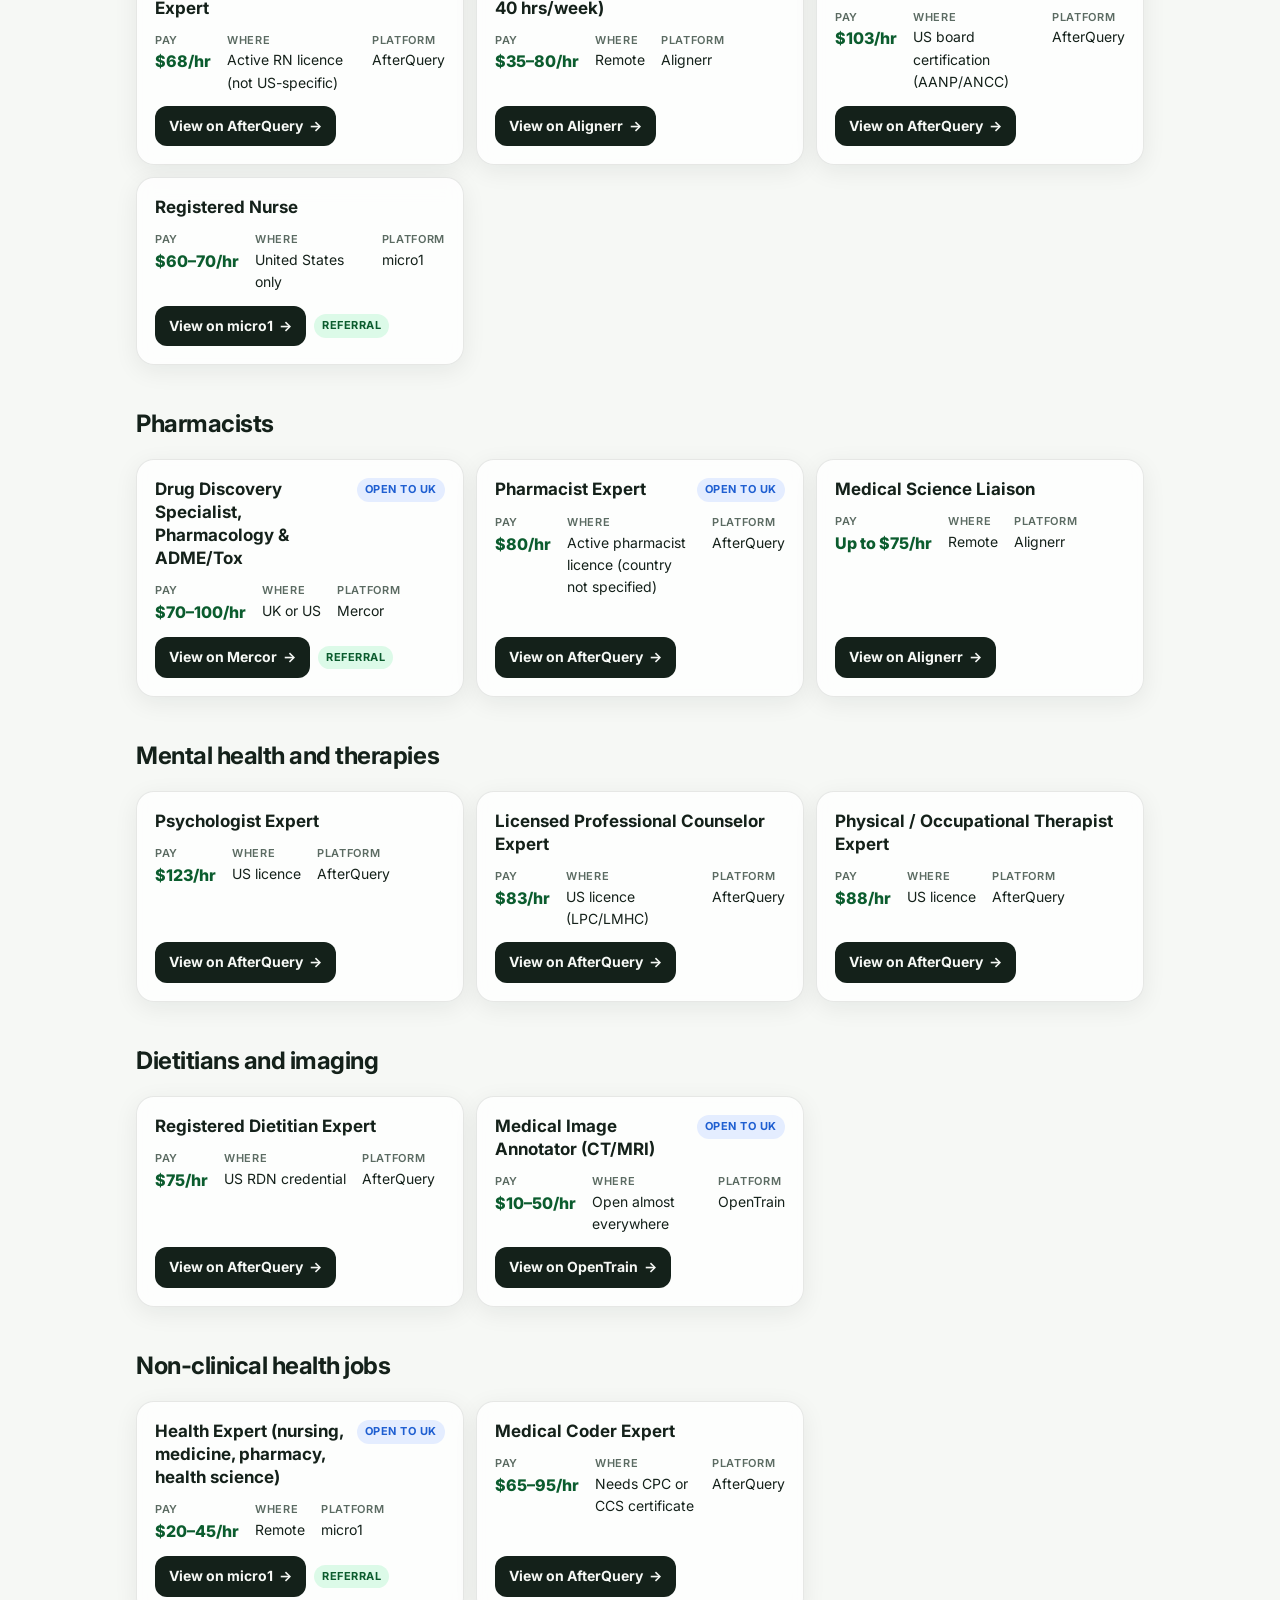
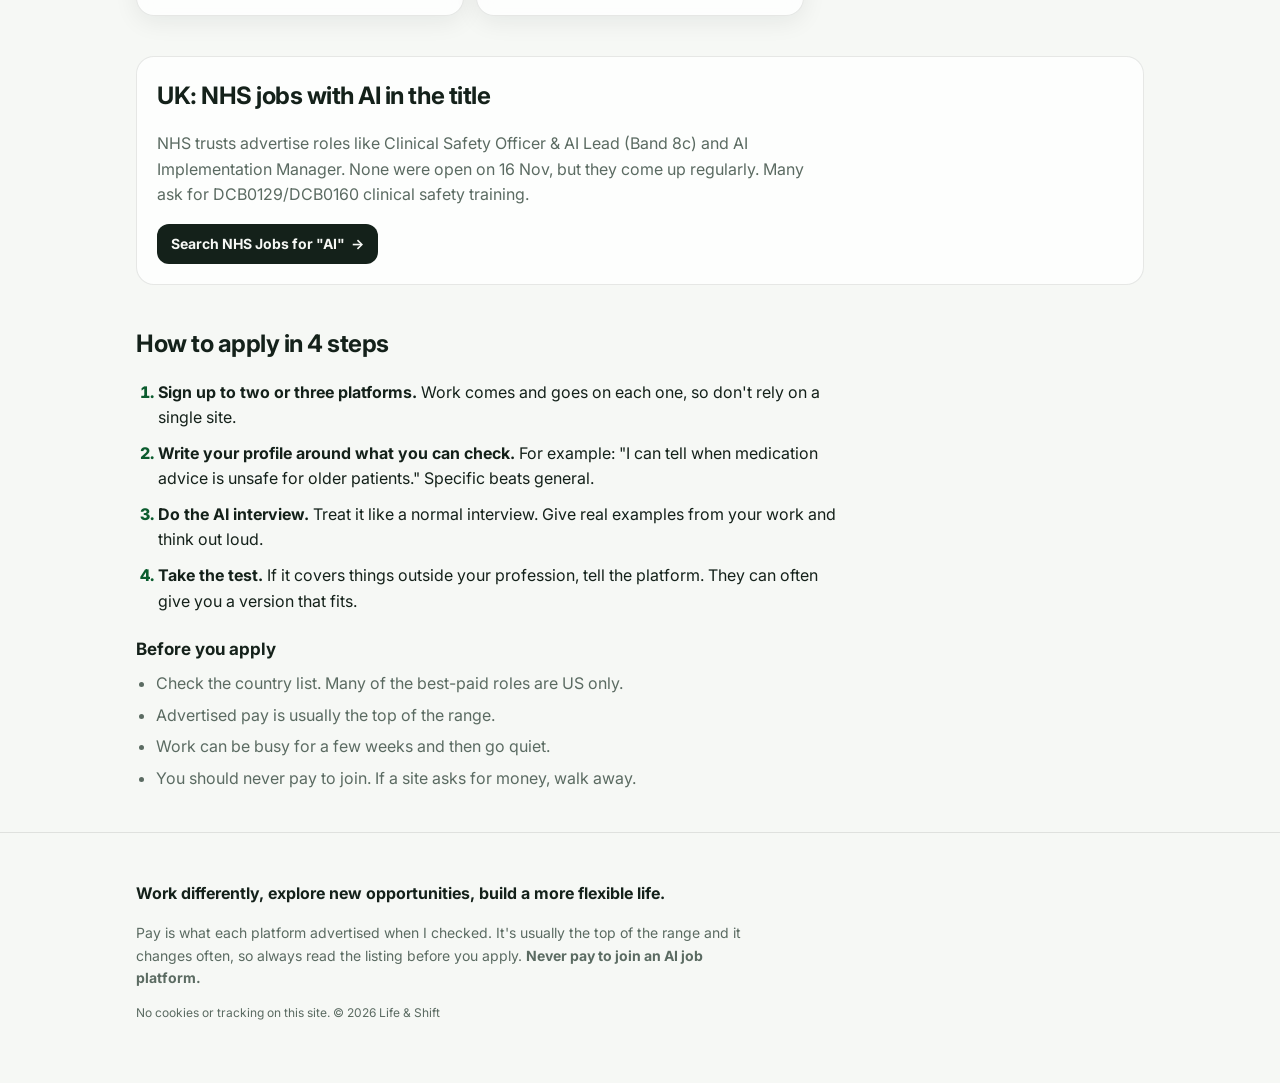
==== commit 9e8343b3: "Add files via upload" ====
--- a/health.html
+++ b/health.html
@@ -21,8 +21,8 @@
 <section class="hero"><div class="wrap">
   <p class="eyebrow">AI jobs this week · Health</p>
   <h1>AI jobs for health professionals</h1>
-  <p class="lede">AI companies pay health professionals to check what their medical AI tells people. You work from home, usually on your own hours. These are the roles I found advertised this week, sorted by profession.</p>
-  <p class="meta">Updated 16 November 2026 · listings checked 13–16 November 2026</p>
+  <p class="lede">AI companies pay health professionals to check what their medical AI tells people. You work from home, usually on your own hours. These are the roles I checked this week, with who can apply. Always read the location and licence lines before applying.</p>
+  <p class="meta">Updated 16 November 2026 · listings checked 16 November 2026</p>
 </div></section>
 
 <div class="wrap">
@@ -33,159 +33,135 @@
     <p>If you only sign up to two, make it these. Most of the roles below are on them, and you can apply to several projects from one profile.</p>
     <div class="start-grid">
       <a class="start-card" href="https://t.mercor.com/v6gSN" target="_blank" rel="noopener sponsored">
-        <span class="tag ref">referral</span><strong>Mercor</strong><span>Includes roles open to the UK</span></a>
+        <span class="tag ref">referral</span><strong>Mercor</strong><span>Medical Expert list + UK pharmacology role</span></a>
       <a class="start-card" href="https://refer.micro1.ai/referral/jobs?referralCode=1aee4be8-0dc1-4ed8-bb2d-1e1f970dd66d&amp;utm_source=referral&amp;utm_medium=share&amp;utm_campaign=job_referral" target="_blank" rel="noopener sponsored">
-        <span class="tag ref">referral</span><strong>micro1</strong><span>Nurse, oncology and entry-level health roles</span></a>
+        <span class="tag ref">referral</span><strong>micro1</strong><span>Doctor roles open worldwide + Health Expert</span></a>
     </div>
   </section>
 
-  <nav class="chips" aria-label="Jump to profession"><a href="#doctors">Doctors and specialists</a><a href="#nurses">Nurses, NPs and physician associates</a><a href="#pharmacy">Pharmacists</a><a href="#mental-health">Mental health</a><a href="#allied">Allied health</a><a href="#non-clinical">Non-clinical health jobs</a><a href="#apply">How to apply</a></nav>
+  <nav class="chips" aria-label="Jump to profession"><a href="#doctors">Doctors and specialists</a><a href="#nurses">Nurses, NPs and physician associates</a><a href="#pharmacy">Pharmacists</a><a href="#mental-health">Mental health and therapies</a><a href="#allied">Dietitians and imaging</a><a href="#non-clinical">Non-clinical health jobs</a><a href="#apply">How to apply</a></nav>
 <section class="group" id="doctors"><h2>Doctors and specialists</h2><div class="roles"><article class="role">
-  <div class="role-top"><h3>Medical Expert talent pool (doctors, nurses, dentists, pharmacists, lab scientists, health admin)</h3><span class="tag uk">Open to UK</span></div>
+  <div class="role-top"><h3>Medical Doctor (MBBS or equivalent)</h3><span class="tag uk">Open to UK</span></div>
+  <dl><div><dt>Pay</dt><dd class="pay">Not shown</dd></div>
+      <div><dt>Where</dt><dd>Remote, worldwide</dd></div>
+      <div><dt>Platform</dt><dd>micro1</dd></div></dl>
+  <div class="role-link"><a class="btn" href="https://refer.micro1.ai/referral/jobs?referralCode=1aee4be8-0dc1-4ed8-bb2d-1e1f970dd66d&amp;utm_source=referral&amp;utm_medium=share&amp;utm_campaign=job_referral" target="_blank" rel="noopener sponsored">View on micro1 <span aria-hidden="true">→</span></a><span class="tag ref">referral</span></div>
+</article><article class="role">
+  <div class="role-top"><h3>Emergency, family medicine and radiology roles</h3><span class="tag uk">Open to UK</span></div>
+  <dl><div><dt>Pay</dt><dd class="pay">Not shown</dd></div>
+      <div><dt>Where</dt><dd>Remote, worldwide</dd></div>
+      <div><dt>Platform</dt><dd>micro1</dd></div></dl>
+  <div class="role-link"><a class="btn" href="https://refer.micro1.ai/referral/jobs?referralCode=1aee4be8-0dc1-4ed8-bb2d-1e1f970dd66d&amp;utm_source=referral&amp;utm_medium=share&amp;utm_campaign=job_referral" target="_blank" rel="noopener sponsored">View on micro1 <span aria-hidden="true">→</span></a><span class="tag ref">referral</span></div>
+</article><article class="role">
+  <div class="role-top"><h3>Medical MD Expert</h3><span class="tag uk">Open to UK</span></div>
+  <dl><div><dt>Pay</dt><dd class="pay">$160/hr</dd></div>
+      <div><dt>Where</dt><dd>Licence in a recognised country</dd></div>
+      <div><dt>Platform</dt><dd>AfterQuery</dd></div></dl>
+  <div class="role-link"><a class="btn" href="https://experts.afterquery.com/apply" target="_blank" rel="noopener sponsored">View on AfterQuery <span aria-hidden="true">→</span></a></div>
+</article><article class="role">
+  <div class="role-top"><h3>Cardiologists (imaging, heart failure, EP, interventional)</h3><span class="tag uk">Open to UK</span></div>
+  <dl><div><dt>Pay</dt><dd class="pay">$80–285/hr</dd></div>
+      <div><dt>Where</dt><dd>Remote; international degree OK</dd></div>
+      <div><dt>Platform</dt><dd>micro1</dd></div></dl>
+  <div class="role-link"><a class="btn" href="https://refer.micro1.ai/referral/jobs?referralCode=1aee4be8-0dc1-4ed8-bb2d-1e1f970dd66d&amp;utm_source=referral&amp;utm_medium=share&amp;utm_campaign=job_referral" target="_blank" rel="noopener sponsored">View on micro1 <span aria-hidden="true">→</span></a><span class="tag ref">referral</span></div>
+</article><article class="role">
+  <div class="role-top"><h3>Medical Expert talent pool (any health profession)</h3><span class="tag uk">Open to UK</span></div>
   <dl><div><dt>Pay</dt><dd class="pay">$60–180/hr posted</dd></div>
-      <div><dt>Where</dt><dd>No US-only rule; a waiting list, not one job</dd></div>
+      <div><dt>Where</dt><dd>No US-only rule; waiting list</dd></div>
       <div><dt>Platform</dt><dd>Mercor</dd></div></dl>
   <div class="role-link"><a class="btn" href="https://t.mercor.com/v6gSN" target="_blank" rel="noopener sponsored">View on Mercor <span aria-hidden="true">→</span></a><span class="tag ref">referral</span></div>
 </article><article class="role">
-  <div class="role-top"><h3>Medical Oncologist</h3></div>
-  <dl><div><dt>Pay</dt><dd class="pay">$160–180/hr</dd></div>
-      <div><dt>Where</dt><dd>Remote, country not stated</dd></div>
+  <div class="role-top"><h3>Haematology / oncology physician</h3></div>
+  <dl><div><dt>Pay</dt><dd class="pay">$150–180/hr</dd></div>
+      <div><dt>Where</dt><dd>United States only</dd></div>
       <div><dt>Platform</dt><dd>micro1</dd></div></dl>
   <div class="role-link"><a class="btn" href="https://refer.micro1.ai/referral/jobs?referralCode=1aee4be8-0dc1-4ed8-bb2d-1e1f970dd66d&amp;utm_source=referral&amp;utm_medium=share&amp;utm_campaign=job_referral" target="_blank" rel="noopener sponsored">View on micro1 <span aria-hidden="true">→</span></a><span class="tag ref">referral</span></div>
+</article></div></section><section class="group" id="nurses"><h2>Nurses, NPs and physician associates</h2><div class="roles"><article class="role">
+  <div class="role-top"><h3>Registered Nurse Expert</h3><span class="tag uk">Open to UK</span></div>
+  <dl><div><dt>Pay</dt><dd class="pay">$68/hr</dd></div>
+      <div><dt>Where</dt><dd>Active RN licence (not US-specific)</dd></div>
+      <div><dt>Platform</dt><dd>AfterQuery</dd></div></dl>
+  <div class="role-link"><a class="btn" href="https://experts.afterquery.com/apply" target="_blank" rel="noopener sponsored">View on AfterQuery <span aria-hidden="true">→</span></a></div>
 </article><article class="role">
-  <div class="role-top"><h3>Cardiologists (6 sub-specialties, heart failure to electrophysiology)</h3></div>
-  <dl><div><dt>Pay</dt><dd class="pay">$80–285/hr</dd></div>
-      <div><dt>Where</dt><dd>Many countries</dd></div>
-      <div><dt>Platform</dt><dd>OpenTrain</dd></div></dl>
-  <div class="role-link"><a class="btn" href="https://www.opentrain.ai/jobs/category/medical-health/" target="_blank" rel="noopener sponsored">View on OpenTrain <span aria-hidden="true">→</span></a></div>
+  <div class="role-top"><h3>Nursing Informatics Specialist (10–40 hrs/week)</h3></div>
+  <dl><div><dt>Pay</dt><dd class="pay">$35–80/hr</dd></div>
+      <div><dt>Where</dt><dd>Remote</dd></div>
+      <div><dt>Platform</dt><dd>Alignerr</dd></div></dl>
+  <div class="role-link"><a class="btn" href="https://www.alignerr.com/" target="_blank" rel="noopener sponsored">View on Alignerr <span aria-hidden="true">→</span></a></div>
 </article><article class="role">
-  <div class="role-top"><h3>Psychiatrist</h3></div>
-  <dl><div><dt>Pay</dt><dd class="pay">$125–200/hr</dd></div>
-      <div><dt>Where</dt><dd>Mostly US</dd></div>
+  <div class="role-top"><h3>Nurse Practitioner Expert</h3></div>
+  <dl><div><dt>Pay</dt><dd class="pay">$103/hr</dd></div>
+      <div><dt>Where</dt><dd>US board certification (AANP/ANCC)</dd></div>
+      <div><dt>Platform</dt><dd>AfterQuery</dd></div></dl>
+  <div class="role-link"><a class="btn" href="https://experts.afterquery.com/apply" target="_blank" rel="noopener sponsored">View on AfterQuery <span aria-hidden="true">→</span></a></div>
+</article><article class="role">
+  <div class="role-top"><h3>Registered Nurse</h3></div>
+  <dl><div><dt>Pay</dt><dd class="pay">$60–70/hr</dd></div>
+      <div><dt>Where</dt><dd>United States only</dd></div>
+      <div><dt>Platform</dt><dd>micro1</dd></div></dl>
+  <div class="role-link"><a class="btn" href="https://refer.micro1.ai/referral/jobs?referralCode=1aee4be8-0dc1-4ed8-bb2d-1e1f970dd66d&amp;utm_source=referral&amp;utm_medium=share&amp;utm_campaign=job_referral" target="_blank" rel="noopener sponsored">View on micro1 <span aria-hidden="true">→</span></a><span class="tag ref">referral</span></div>
+</article></div></section><section class="group" id="pharmacy"><h2>Pharmacists</h2><div class="roles"><article class="role">
+  <div class="role-top"><h3>Drug Discovery Specialist, Pharmacology &amp; ADME/Tox</h3><span class="tag uk">Open to UK</span></div>
+  <dl><div><dt>Pay</dt><dd class="pay">$70–100/hr</dd></div>
+      <div><dt>Where</dt><dd>UK or US</dd></div>
       <div><dt>Platform</dt><dd>Mercor</dd></div></dl>
   <div class="role-link"><a class="btn" href="https://t.mercor.com/v6gSN" target="_blank" rel="noopener sponsored">View on Mercor <span aria-hidden="true">→</span></a><span class="tag ref">referral</span></div>
 </article><article class="role">
-  <div class="role-top"><h3>Emergency, family medicine and radiology AI evaluation</h3></div>
-  <dl><div><dt>Pay</dt><dd class="pay">Not shown</dd></div>
-      <div><dt>Where</dt><dd>Many countries</dd></div>
+  <div class="role-top"><h3>Pharmacist Expert</h3><span class="tag uk">Open to UK</span></div>
+  <dl><div><dt>Pay</dt><dd class="pay">$80/hr</dd></div>
+      <div><dt>Where</dt><dd>Active pharmacist licence (country not specified)</dd></div>
+      <div><dt>Platform</dt><dd>AfterQuery</dd></div></dl>
+  <div class="role-link"><a class="btn" href="https://experts.afterquery.com/apply" target="_blank" rel="noopener sponsored">View on AfterQuery <span aria-hidden="true">→</span></a></div>
+</article><article class="role">
+  <div class="role-top"><h3>Medical Science Liaison</h3></div>
+  <dl><div><dt>Pay</dt><dd class="pay">Up to $75/hr</dd></div>
+      <div><dt>Where</dt><dd>Remote</dd></div>
+      <div><dt>Platform</dt><dd>Alignerr</dd></div></dl>
+  <div class="role-link"><a class="btn" href="https://www.alignerr.com/" target="_blank" rel="noopener sponsored">View on Alignerr <span aria-hidden="true">→</span></a></div>
+</article></div></section><section class="group" id="mental-health"><h2>Mental health and therapies</h2><div class="roles"><article class="role">
+  <div class="role-top"><h3>Psychologist Expert</h3></div>
+  <dl><div><dt>Pay</dt><dd class="pay">$123/hr</dd></div>
+      <div><dt>Where</dt><dd>US licence</dd></div>
+      <div><dt>Platform</dt><dd>AfterQuery</dd></div></dl>
+  <div class="role-link"><a class="btn" href="https://experts.afterquery.com/apply" target="_blank" rel="noopener sponsored">View on AfterQuery <span aria-hidden="true">→</span></a></div>
+</article><article class="role">
+  <div class="role-top"><h3>Licensed Professional Counselor Expert</h3></div>
+  <dl><div><dt>Pay</dt><dd class="pay">$83/hr</dd></div>
+      <div><dt>Where</dt><dd>US licence (LPC/LMHC)</dd></div>
+      <div><dt>Platform</dt><dd>AfterQuery</dd></div></dl>
+  <div class="role-link"><a class="btn" href="https://experts.afterquery.com/apply" target="_blank" rel="noopener sponsored">View on AfterQuery <span aria-hidden="true">→</span></a></div>
+</article><article class="role">
+  <div class="role-top"><h3>Physical / Occupational Therapist Expert</h3></div>
+  <dl><div><dt>Pay</dt><dd class="pay">$88/hr</dd></div>
+      <div><dt>Where</dt><dd>US licence</dd></div>
+      <div><dt>Platform</dt><dd>AfterQuery</dd></div></dl>
+  <div class="role-link"><a class="btn" href="https://experts.afterquery.com/apply" target="_blank" rel="noopener sponsored">View on AfterQuery <span aria-hidden="true">→</span></a></div>
+</article></div></section><section class="group" id="allied"><h2>Dietitians and imaging</h2><div class="roles"><article class="role">
+  <div class="role-top"><h3>Registered Dietitian Expert</h3></div>
+  <dl><div><dt>Pay</dt><dd class="pay">$75/hr</dd></div>
+      <div><dt>Where</dt><dd>US RDN credential</dd></div>
+      <div><dt>Platform</dt><dd>AfterQuery</dd></div></dl>
+  <div class="role-link"><a class="btn" href="https://experts.afterquery.com/apply" target="_blank" rel="noopener sponsored">View on AfterQuery <span aria-hidden="true">→</span></a></div>
+</article><article class="role">
+  <div class="role-top"><h3>Medical Image Annotator (CT/MRI)</h3><span class="tag uk">Open to UK</span></div>
+  <dl><div><dt>Pay</dt><dd class="pay">$10–50/hr</dd></div>
+      <div><dt>Where</dt><dd>Open almost everywhere</dd></div>
       <div><dt>Platform</dt><dd>OpenTrain</dd></div></dl>
   <div class="role-link"><a class="btn" href="https://www.opentrain.ai/jobs/category/medical-health/" target="_blank" rel="noopener sponsored">View on OpenTrain <span aria-hidden="true">→</span></a></div>
-</article></div></section><section class="group" id="nurses"><h2>Nurses, NPs and physician associates</h2><div class="roles"><article class="role">
-  <div class="role-top"><h3>Registered Nurse Expert</h3></div>
-  <dl><div><dt>Pay</dt><dd class="pay">$60–70/hr</dd></div>
-      <div><dt>Where</dt><dd>Fully remote</dd></div>
-      <div><dt>Platform</dt><dd>micro1</dd></div></dl>
-  <div class="role-link"><a class="btn" href="https://refer.micro1.ai/referral/jobs?referralCode=1aee4be8-0dc1-4ed8-bb2d-1e1f970dd66d&amp;utm_source=referral&amp;utm_medium=share&amp;utm_campaign=job_referral" target="_blank" rel="noopener sponsored">View on micro1 <span aria-hidden="true">→</span></a><span class="tag ref">referral</span></div>
-</article><article class="role">
-  <div class="role-top"><h3>Registered Nurse AI Evaluation Expert</h3></div>
-  <dl><div><dt>Pay</dt><dd class="pay">$68/hr</dd></div>
-      <div><dt>Where</dt><dd>Many countries</dd></div>
-      <div><dt>Platform</dt><dd>AfterQuery</dd></div></dl>
-  <div class="role-link"><a class="btn" href="https://www.afterquery.com/" target="_blank" rel="noopener sponsored">View on AfterQuery <span aria-hidden="true">→</span></a></div>
-</article><article class="role">
-  <div class="role-top"><h3>Nursing Informatics Specialist (10–40 hrs a week, EHR experience)</h3></div>
-  <dl><div><dt>Pay</dt><dd class="pay">$35–80/hr</dd></div>
-      <div><dt>Where</dt><dd>Country not stated</dd></div>
-      <div><dt>Platform</dt><dd>Alignerr</dd></div></dl>
-  <div class="role-link"><a class="btn" href="https://www.alignerr.com/" target="_blank" rel="noopener sponsored">View on Alignerr <span aria-hidden="true">→</span></a></div>
-</article><article class="role">
-  <div class="role-top"><h3>Nurse Practitioner clinical scenario evaluation</h3></div>
-  <dl><div><dt>Pay</dt><dd class="pay">$80–125/hr</dd></div>
-      <div><dt>Where</dt><dd>Many countries</dd></div>
-      <div><dt>Platform</dt><dd>OpenTrain</dd></div></dl>
-  <div class="role-link"><a class="btn" href="https://www.opentrain.ai/jobs/category/medical-health/" target="_blank" rel="noopener sponsored">View on OpenTrain <span aria-hidden="true">→</span></a></div>
-</article><article class="role">
-  <div class="role-top"><h3>Physician Assistant Expert</h3></div>
-  <dl><div><dt>Pay</dt><dd class="pay">$80–120/hr</dd></div>
-      <div><dt>Where</dt><dd>Many countries</dd></div>
-      <div><dt>Platform</dt><dd>OpenTrain</dd></div></dl>
-  <div class="role-link"><a class="btn" href="https://www.opentrain.ai/jobs/category/medical-health/" target="_blank" rel="noopener sponsored">View on OpenTrain <span aria-hidden="true">→</span></a></div>
-</article></div></section><section class="group" id="pharmacy"><h2>Pharmacists</h2><div class="roles"><article class="role">
-  <div class="role-top"><h3>Drug Discovery Specialist, Pharmacology &amp; ADME/Tox</h3><span class="tag uk">Open to UK</span></div>
-  <dl><div><dt>Pay</dt><dd class="pay">$70–100/hr</dd></div>
-      <div><dt>Where</dt><dd>US or UK</dd></div>
-      <div><dt>Platform</dt><dd>Mercor</dd></div></dl>
-  <div class="role-link"><a class="btn" href="https://t.mercor.com/v6gSN" target="_blank" rel="noopener sponsored">View on Mercor <span aria-hidden="true">→</span></a><span class="tag ref">referral</span></div>
-</article><article class="role">
-  <div class="role-top"><h3>Pharmacists</h3></div>
-  <dl><div><dt>Pay</dt><dd class="pay">Up to $130/hr</dd></div>
-      <div><dt>Where</dt><dd>US only</dd></div>
-      <div><dt>Platform</dt><dd>Handshake AI</dd></div></dl>
-  <div class="role-link"><a class="btn" href="https://joinhandshake.com/ai/" target="_blank" rel="noopener sponsored">View on Handshake AI <span aria-hidden="true">→</span></a></div>
-</article></div></section><section class="group" id="mental-health"><h2>Mental health</h2><div class="roles"><article class="role">
-  <div class="role-top"><h3>Licensed Clinical Social Worker Expert</h3></div>
-  <dl><div><dt>Pay</dt><dd class="pay">$88/hr</dd></div>
-      <div><dt>Where</dt><dd>Country not stated</dd></div>
-      <div><dt>Platform</dt><dd>AfterQuery</dd></div></dl>
-  <div class="role-link"><a class="btn" href="https://www.afterquery.com/" target="_blank" rel="noopener sponsored">View on AfterQuery <span aria-hidden="true">→</span></a></div>
-</article><article class="role">
-  <div class="role-top"><h3>Behavioral Health Expert</h3></div>
-  <dl><div><dt>Pay</dt><dd class="pay">$45–70/hr</dd></div>
-      <div><dt>Where</dt><dd>Country not stated</dd></div>
-      <div><dt>Platform</dt><dd>Mercor</dd></div></dl>
-  <div class="role-link"><a class="btn" href="https://t.mercor.com/v6gSN" target="_blank" rel="noopener sponsored">View on Mercor <span aria-hidden="true">→</span></a><span class="tag ref">referral</span></div>
-</article><article class="role">
-  <div class="role-top"><h3>Licensed Professional Counselor AI evaluation</h3></div>
-  <dl><div><dt>Pay</dt><dd class="pay">$65–100/hr</dd></div>
-      <div><dt>Where</dt><dd>US</dd></div>
-      <div><dt>Platform</dt><dd>OpenTrain</dd></div></dl>
-  <div class="role-link"><a class="btn" href="https://www.opentrain.ai/jobs/category/medical-health/" target="_blank" rel="noopener sponsored">View on OpenTrain <span aria-hidden="true">→</span></a></div>
-</article></div></section><section class="group" id="allied"><h2>Allied health</h2><div class="roles"><article class="role">
-  <div class="role-top"><h3>Physical Therapist (physio) Expert</h3></div>
-  <dl><div><dt>Pay</dt><dd class="pay">About $88/hr</dd></div>
-      <div><dt>Where</dt><dd>Paid per task</dd></div>
-      <div><dt>Platform</dt><dd>AfterQuery</dd></div></dl>
-  <div class="role-link"><a class="btn" href="https://www.afterquery.com/" target="_blank" rel="noopener sponsored">View on AfterQuery <span aria-hidden="true">→</span></a></div>
-</article><article class="role">
-  <div class="role-top"><h3>Occupational Therapist Expert</h3></div>
-  <dl><div><dt>Pay</dt><dd class="pay">About $88/hr</dd></div>
-      <div><dt>Where</dt><dd>Paid per task</dd></div>
-      <div><dt>Platform</dt><dd>AfterQuery</dd></div></dl>
-  <div class="role-link"><a class="btn" href="https://www.afterquery.com/" target="_blank" rel="noopener sponsored">View on AfterQuery <span aria-hidden="true">→</span></a></div>
-</article><article class="role">
-  <div class="role-top"><h3>Registered Dietitian (clinical nutrition)</h3></div>
-  <dl><div><dt>Pay</dt><dd class="pay">$60–90/hr</dd></div>
-      <div><dt>Where</dt><dd>Many countries</dd></div>
-      <div><dt>Platform</dt><dd>OpenTrain</dd></div></dl>
-  <div class="role-link"><a class="btn" href="https://www.opentrain.ai/jobs/category/medical-health/" target="_blank" rel="noopener sponsored">View on OpenTrain <span aria-hidden="true">→</span></a></div>
-</article><article class="role">
-  <div class="role-top"><h3>Respiratory Therapist Expert</h3></div>
-  <dl><div><dt>Pay</dt><dd class="pay">About $75/hr</dd></div>
-      <div><dt>Where</dt><dd>Country not stated</dd></div>
-      <div><dt>Platform</dt><dd>AfterQuery</dd></div></dl>
-  <div class="role-link"><a class="btn" href="https://www.afterquery.com/" target="_blank" rel="noopener sponsored">View on AfterQuery <span aria-hidden="true">→</span></a></div>
-</article><article class="role">
-  <div class="role-top"><h3>Diagnostic Sonographer / Medical Lab Scientist</h3></div>
-  <dl><div><dt>Pay</dt><dd class="pay">$75–80/hr</dd></div>
-      <div><dt>Where</dt><dd>Country not stated</dd></div>
-      <div><dt>Platform</dt><dd>AfterQuery</dd></div></dl>
-  <div class="role-link"><a class="btn" href="https://www.afterquery.com/" target="_blank" rel="noopener sponsored">View on AfterQuery <span aria-hidden="true">→</span></a></div>
 </article></div></section><section class="group" id="non-clinical"><h2>Non-clinical health jobs</h2><div class="roles"><article class="role">
-  <div class="role-top"><h3>Health Expert (entry level, any healthcare background)</h3></div>
+  <div class="role-top"><h3>Health Expert (nursing, medicine, pharmacy, health science)</h3><span class="tag uk">Open to UK</span></div>
   <dl><div><dt>Pay</dt><dd class="pay">$20–45/hr</dd></div>
       <div><dt>Where</dt><dd>Remote</dd></div>
       <div><dt>Platform</dt><dd>micro1</dd></div></dl>
   <div class="role-link"><a class="btn" href="https://refer.micro1.ai/referral/jobs?referralCode=1aee4be8-0dc1-4ed8-bb2d-1e1f970dd66d&amp;utm_source=referral&amp;utm_medium=share&amp;utm_campaign=job_referral" target="_blank" rel="noopener sponsored">View on micro1 <span aria-hidden="true">→</span></a><span class="tag ref">referral</span></div>
 </article><article class="role">
-  <div class="role-top"><h3>Healthcare Quality Specialist (audit, complaints, patient safety)</h3></div>
-  <dl><div><dt>Pay</dt><dd class="pay">$80–120/hr</dd></div>
-      <div><dt>Where</dt><dd>Many countries</dd></div>
-      <div><dt>Platform</dt><dd>OpenTrain</dd></div></dl>
-  <div class="role-link"><a class="btn" href="https://www.opentrain.ai/jobs/category/medical-health/" target="_blank" rel="noopener sponsored">View on OpenTrain <span aria-hidden="true">→</span></a></div>
-</article><article class="role">
-  <div class="role-top"><h3>Health Information Management Expert</h3></div>
-  <dl><div><dt>Pay</dt><dd class="pay">$70–95/hr</dd></div>
-      <div><dt>Where</dt><dd>Many countries</dd></div>
-      <div><dt>Platform</dt><dd>OpenTrain</dd></div></dl>
-  <div class="role-link"><a class="btn" href="https://www.opentrain.ai/jobs/category/medical-health/" target="_blank" rel="noopener sponsored">View on OpenTrain <span aria-hidden="true">→</span></a></div>
-</article><article class="role">
-  <div class="role-top"><h3>Medical Coder (most ask for US CPC or CCS)</h3></div>
-  <dl><div><dt>Pay</dt><dd class="pay">$45–95/hr</dd></div>
-      <div><dt>Where</dt><dd>Mostly US</dd></div>
-      <div><dt>Platform</dt><dd>OpenTrain</dd></div></dl>
-  <div class="role-link"><a class="btn" href="https://www.opentrain.ai/jobs/category/medical-health/" target="_blank" rel="noopener sponsored">View on OpenTrain <span aria-hidden="true">→</span></a></div>
+  <div class="role-top"><h3>Medical Coder Expert</h3></div>
+  <dl><div><dt>Pay</dt><dd class="pay">$65–95/hr</dd></div>
+      <div><dt>Where</dt><dd>Needs CPC or CCS certificate</dd></div>
+      <div><dt>Platform</dt><dd>AfterQuery</dd></div></dl>
+  <div class="role-link"><a class="btn" href="https://experts.afterquery.com/apply" target="_blank" rel="noopener sponsored">View on AfterQuery <span aria-hidden="true">→</span></a></div>
 </article></div></section><section class="group nhs"><h2>UK: NHS jobs with AI in the title</h2>
-  <p>The NHS advertises salaried roles like Clinical Safety Officer &amp; AI Lead (Band 8c, about £83–95k) and AI Implementation Manager. The ones I saw this week had closed, but new ones come up often.</p>
+  <p>NHS trusts advertise roles like Clinical Safety Officer &amp; AI Lead (Band 8c) and AI Implementation Manager. None were open on 16 Nov, but they come up regularly. Many ask for DCB0129/DCB0160 clinical safety training.</p>
   <a class="btn" href="https://www.jobs.nhs.uk/candidate/search/results?keyword=AI" target="_blank" rel="noopener">Search NHS Jobs for &quot;AI&quot; <span aria-hidden="true">→</span></a>
 </section><section class="group" id="apply"><h2>How to apply in 4 steps</h2>
 <ol class="steps">
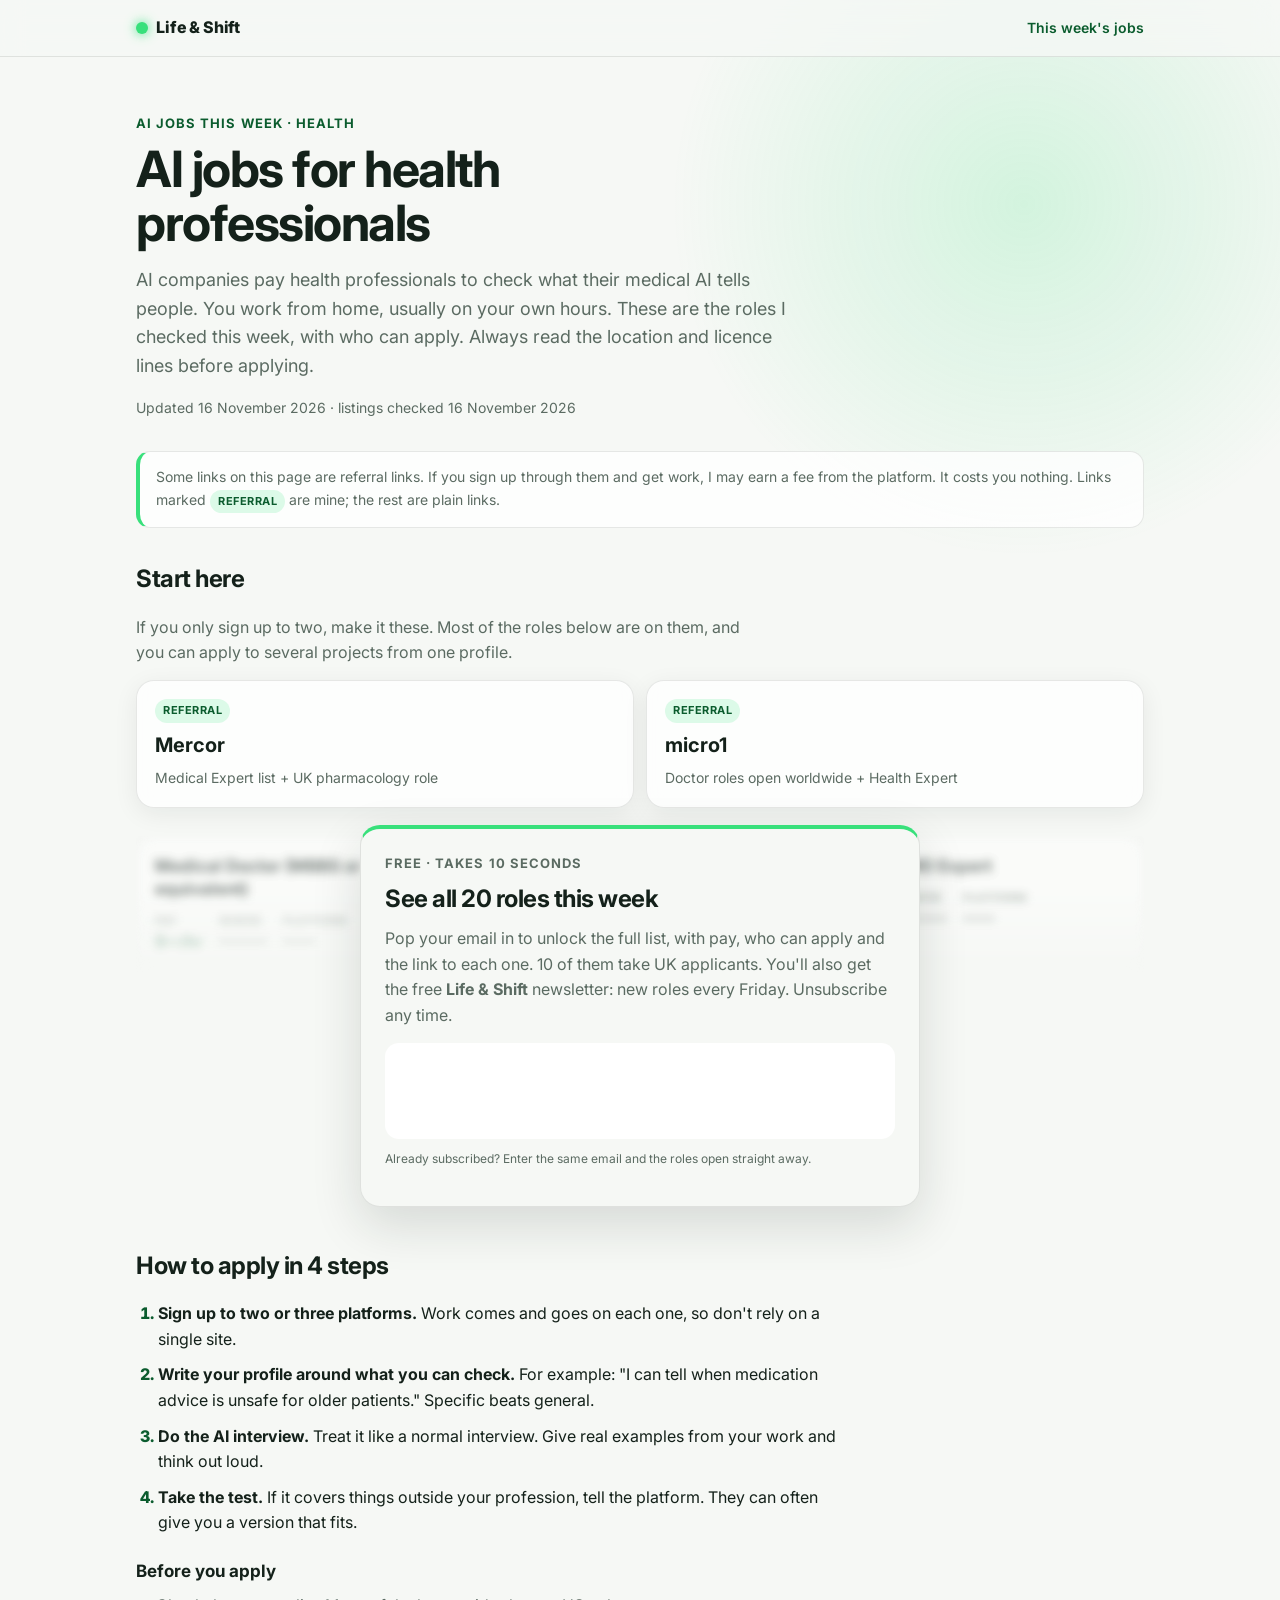
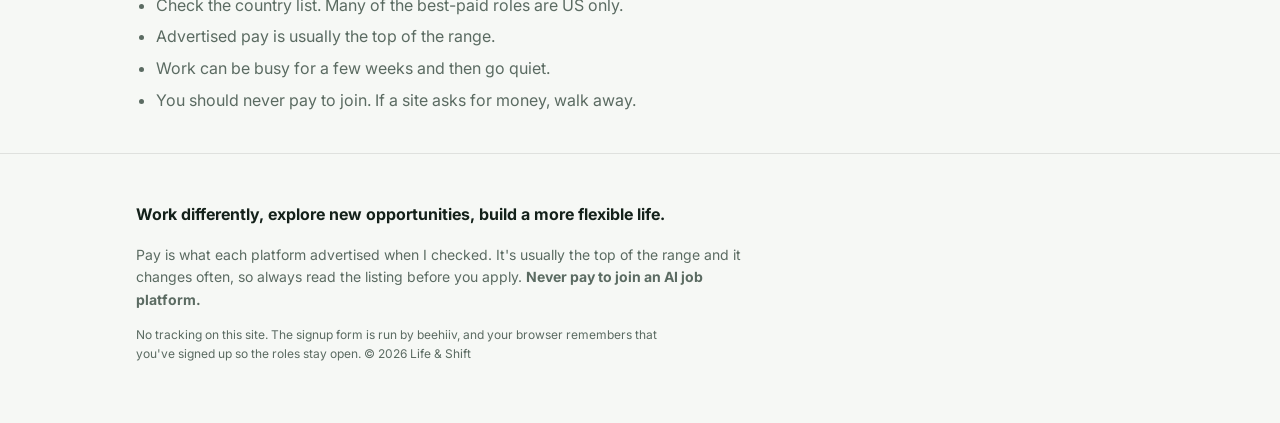
==== commit 34bbbe27: "Email gate on health roles (Beehiiv signup unlocks the list)" ====
--- a/health.html
+++ b/health.html
@@ -39,131 +39,51 @@
     </div>
   </section>
 
-  <nav class="chips" aria-label="Jump to profession"><a href="#doctors">Doctors and specialists</a><a href="#nurses">Nurses, NPs and physician associates</a><a href="#pharmacy">Pharmacists</a><a href="#mental-health">Mental health and therapies</a><a href="#allied">Dietitians and imaging</a><a href="#non-clinical">Non-clinical health jobs</a><a href="#apply">How to apply</a></nav>
-<section class="group" id="doctors"><h2>Doctors and specialists</h2><div class="roles"><article class="role">
-  <div class="role-top"><h3>Medical Doctor (MBBS or equivalent)</h3><span class="tag uk">Open to UK</span></div>
-  <dl><div><dt>Pay</dt><dd class="pay">Not shown</dd></div>
-      <div><dt>Where</dt><dd>Remote, worldwide</dd></div>
-      <div><dt>Platform</dt><dd>micro1</dd></div></dl>
-  <div class="role-link"><a class="btn" href="https://refer.micro1.ai/referral/jobs?referralCode=1aee4be8-0dc1-4ed8-bb2d-1e1f970dd66d&amp;utm_source=referral&amp;utm_medium=share&amp;utm_campaign=job_referral" target="_blank" rel="noopener sponsored">View on micro1 <span aria-hidden="true">→</span></a><span class="tag ref">referral</span></div>
-</article><article class="role">
-  <div class="role-top"><h3>Emergency, family medicine and radiology roles</h3><span class="tag uk">Open to UK</span></div>
-  <dl><div><dt>Pay</dt><dd class="pay">Not shown</dd></div>
-      <div><dt>Where</dt><dd>Remote, worldwide</dd></div>
-      <div><dt>Platform</dt><dd>micro1</dd></div></dl>
-  <div class="role-link"><a class="btn" href="https://refer.micro1.ai/referral/jobs?referralCode=1aee4be8-0dc1-4ed8-bb2d-1e1f970dd66d&amp;utm_source=referral&amp;utm_medium=share&amp;utm_campaign=job_referral" target="_blank" rel="noopener sponsored">View on micro1 <span aria-hidden="true">→</span></a><span class="tag ref">referral</span></div>
-</article><article class="role">
-  <div class="role-top"><h3>Medical MD Expert</h3><span class="tag uk">Open to UK</span></div>
-  <dl><div><dt>Pay</dt><dd class="pay">$160/hr</dd></div>
-      <div><dt>Where</dt><dd>Licence in a recognised country</dd></div>
-      <div><dt>Platform</dt><dd>AfterQuery</dd></div></dl>
-  <div class="role-link"><a class="btn" href="https://experts.afterquery.com/apply" target="_blank" rel="noopener sponsored">View on AfterQuery <span aria-hidden="true">→</span></a></div>
-</article><article class="role">
-  <div class="role-top"><h3>Cardiologists (imaging, heart failure, EP, interventional)</h3><span class="tag uk">Open to UK</span></div>
-  <dl><div><dt>Pay</dt><dd class="pay">$80–285/hr</dd></div>
-      <div><dt>Where</dt><dd>Remote; international degree OK</dd></div>
-      <div><dt>Platform</dt><dd>micro1</dd></div></dl>
-  <div class="role-link"><a class="btn" href="https://refer.micro1.ai/referral/jobs?referralCode=1aee4be8-0dc1-4ed8-bb2d-1e1f970dd66d&amp;utm_source=referral&amp;utm_medium=share&amp;utm_campaign=job_referral" target="_blank" rel="noopener sponsored">View on micro1 <span aria-hidden="true">→</span></a><span class="tag ref">referral</span></div>
-</article><article class="role">
-  <div class="role-top"><h3>Medical Expert talent pool (any health profession)</h3><span class="tag uk">Open to UK</span></div>
-  <dl><div><dt>Pay</dt><dd class="pay">$60–180/hr posted</dd></div>
-      <div><dt>Where</dt><dd>No US-only rule; waiting list</dd></div>
-      <div><dt>Platform</dt><dd>Mercor</dd></div></dl>
-  <div class="role-link"><a class="btn" href="https://t.mercor.com/v6gSN" target="_blank" rel="noopener sponsored">View on Mercor <span aria-hidden="true">→</span></a><span class="tag ref">referral</span></div>
-</article><article class="role">
-  <div class="role-top"><h3>Haematology / oncology physician</h3></div>
-  <dl><div><dt>Pay</dt><dd class="pay">$150–180/hr</dd></div>
-      <div><dt>Where</dt><dd>United States only</dd></div>
-      <div><dt>Platform</dt><dd>micro1</dd></div></dl>
-  <div class="role-link"><a class="btn" href="https://refer.micro1.ai/referral/jobs?referralCode=1aee4be8-0dc1-4ed8-bb2d-1e1f970dd66d&amp;utm_source=referral&amp;utm_medium=share&amp;utm_campaign=job_referral" target="_blank" rel="noopener sponsored">View on micro1 <span aria-hidden="true">→</span></a><span class="tag ref">referral</span></div>
-</article></div></section><section class="group" id="nurses"><h2>Nurses, NPs and physician associates</h2><div class="roles"><article class="role">
-  <div class="role-top"><h3>Registered Nurse Expert</h3><span class="tag uk">Open to UK</span></div>
-  <dl><div><dt>Pay</dt><dd class="pay">$68/hr</dd></div>
-      <div><dt>Where</dt><dd>Active RN licence (not US-specific)</dd></div>
-      <div><dt>Platform</dt><dd>AfterQuery</dd></div></dl>
-  <div class="role-link"><a class="btn" href="https://experts.afterquery.com/apply" target="_blank" rel="noopener sponsored">View on AfterQuery <span aria-hidden="true">→</span></a></div>
-</article><article class="role">
-  <div class="role-top"><h3>Nursing Informatics Specialist (10–40 hrs/week)</h3></div>
-  <dl><div><dt>Pay</dt><dd class="pay">$35–80/hr</dd></div>
-      <div><dt>Where</dt><dd>Remote</dd></div>
-      <div><dt>Platform</dt><dd>Alignerr</dd></div></dl>
-  <div class="role-link"><a class="btn" href="https://www.alignerr.com/" target="_blank" rel="noopener sponsored">View on Alignerr <span aria-hidden="true">→</span></a></div>
-</article><article class="role">
-  <div class="role-top"><h3>Nurse Practitioner Expert</h3></div>
-  <dl><div><dt>Pay</dt><dd class="pay">$103/hr</dd></div>
-      <div><dt>Where</dt><dd>US board certification (AANP/ANCC)</dd></div>
-      <div><dt>Platform</dt><dd>AfterQuery</dd></div></dl>
-  <div class="role-link"><a class="btn" href="https://experts.afterquery.com/apply" target="_blank" rel="noopener sponsored">View on AfterQuery <span aria-hidden="true">→</span></a></div>
-</article><article class="role">
-  <div class="role-top"><h3>Registered Nurse</h3></div>
-  <dl><div><dt>Pay</dt><dd class="pay">$60–70/hr</dd></div>
-      <div><dt>Where</dt><dd>United States only</dd></div>
-      <div><dt>Platform</dt><dd>micro1</dd></div></dl>
-  <div class="role-link"><a class="btn" href="https://refer.micro1.ai/referral/jobs?referralCode=1aee4be8-0dc1-4ed8-bb2d-1e1f970dd66d&amp;utm_source=referral&amp;utm_medium=share&amp;utm_campaign=job_referral" target="_blank" rel="noopener sponsored">View on micro1 <span aria-hidden="true">→</span></a><span class="tag ref">referral</span></div>
-</article></div></section><section class="group" id="pharmacy"><h2>Pharmacists</h2><div class="roles"><article class="role">
-  <div class="role-top"><h3>Drug Discovery Specialist, Pharmacology &amp; ADME/Tox</h3><span class="tag uk">Open to UK</span></div>
-  <dl><div><dt>Pay</dt><dd class="pay">$70–100/hr</dd></div>
-      <div><dt>Where</dt><dd>UK or US</dd></div>
-      <div><dt>Platform</dt><dd>Mercor</dd></div></dl>
-  <div class="role-link"><a class="btn" href="https://t.mercor.com/v6gSN" target="_blank" rel="noopener sponsored">View on Mercor <span aria-hidden="true">→</span></a><span class="tag ref">referral</span></div>
-</article><article class="role">
-  <div class="role-top"><h3>Pharmacist Expert</h3><span class="tag uk">Open to UK</span></div>
-  <dl><div><dt>Pay</dt><dd class="pay">$80/hr</dd></div>
-      <div><dt>Where</dt><dd>Active pharmacist licence (country not specified)</dd></div>
-      <div><dt>Platform</dt><dd>AfterQuery</dd></div></dl>
-  <div class="role-link"><a class="btn" href="https://experts.afterquery.com/apply" target="_blank" rel="noopener sponsored">View on AfterQuery <span aria-hidden="true">→</span></a></div>
-</article><article class="role">
-  <div class="role-top"><h3>Medical Science Liaison</h3></div>
-  <dl><div><dt>Pay</dt><dd class="pay">Up to $75/hr</dd></div>
-      <div><dt>Where</dt><dd>Remote</dd></div>
-      <div><dt>Platform</dt><dd>Alignerr</dd></div></dl>
-  <div class="role-link"><a class="btn" href="https://www.alignerr.com/" target="_blank" rel="noopener sponsored">View on Alignerr <span aria-hidden="true">→</span></a></div>
-</article></div></section><section class="group" id="mental-health"><h2>Mental health and therapies</h2><div class="roles"><article class="role">
-  <div class="role-top"><h3>Psychologist Expert</h3></div>
-  <dl><div><dt>Pay</dt><dd class="pay">$123/hr</dd></div>
-      <div><dt>Where</dt><dd>US licence</dd></div>
-      <div><dt>Platform</dt><dd>AfterQuery</dd></div></dl>
-  <div class="role-link"><a class="btn" href="https://experts.afterquery.com/apply" target="_blank" rel="noopener sponsored">View on AfterQuery <span aria-hidden="true">→</span></a></div>
-</article><article class="role">
-  <div class="role-top"><h3>Licensed Professional Counselor Expert</h3></div>
-  <dl><div><dt>Pay</dt><dd class="pay">$83/hr</dd></div>
-      <div><dt>Where</dt><dd>US licence (LPC/LMHC)</dd></div>
-      <div><dt>Platform</dt><dd>AfterQuery</dd></div></dl>
-  <div class="role-link"><a class="btn" href="https://experts.afterquery.com/apply" target="_blank" rel="noopener sponsored">View on AfterQuery <span aria-hidden="true">→</span></a></div>
-</article><article class="role">
-  <div class="role-top"><h3>Physical / Occupational Therapist Expert</h3></div>
-  <dl><div><dt>Pay</dt><dd class="pay">$88/hr</dd></div>
-      <div><dt>Where</dt><dd>US licence</dd></div>
-      <div><dt>Platform</dt><dd>AfterQuery</dd></div></dl>
-  <div class="role-link"><a class="btn" href="https://experts.afterquery.com/apply" target="_blank" rel="noopener sponsored">View on AfterQuery <span aria-hidden="true">→</span></a></div>
-</article></div></section><section class="group" id="allied"><h2>Dietitians and imaging</h2><div class="roles"><article class="role">
-  <div class="role-top"><h3>Registered Dietitian Expert</h3></div>
-  <dl><div><dt>Pay</dt><dd class="pay">$75/hr</dd></div>
-      <div><dt>Where</dt><dd>US RDN credential</dd></div>
-      <div><dt>Platform</dt><dd>AfterQuery</dd></div></dl>
-  <div class="role-link"><a class="btn" href="https://experts.afterquery.com/apply" target="_blank" rel="noopener sponsored">View on AfterQuery <span aria-hidden="true">→</span></a></div>
-</article><article class="role">
-  <div class="role-top"><h3>Medical Image Annotator (CT/MRI)</h3><span class="tag uk">Open to UK</span></div>
-  <dl><div><dt>Pay</dt><dd class="pay">$10–50/hr</dd></div>
-      <div><dt>Where</dt><dd>Open almost everywhere</dd></div>
-      <div><dt>Platform</dt><dd>OpenTrain</dd></div></dl>
-  <div class="role-link"><a class="btn" href="https://www.opentrain.ai/jobs/category/medical-health/" target="_blank" rel="noopener sponsored">View on OpenTrain <span aria-hidden="true">→</span></a></div>
-</article></div></section><section class="group" id="non-clinical"><h2>Non-clinical health jobs</h2><div class="roles"><article class="role">
-  <div class="role-top"><h3>Health Expert (nursing, medicine, pharmacy, health science)</h3><span class="tag uk">Open to UK</span></div>
-  <dl><div><dt>Pay</dt><dd class="pay">$20–45/hr</dd></div>
-      <div><dt>Where</dt><dd>Remote</dd></div>
-      <div><dt>Platform</dt><dd>micro1</dd></div></dl>
-  <div class="role-link"><a class="btn" href="https://refer.micro1.ai/referral/jobs?referralCode=1aee4be8-0dc1-4ed8-bb2d-1e1f970dd66d&amp;utm_source=referral&amp;utm_medium=share&amp;utm_campaign=job_referral" target="_blank" rel="noopener sponsored">View on micro1 <span aria-hidden="true">→</span></a><span class="tag ref">referral</span></div>
-</article><article class="role">
-  <div class="role-top"><h3>Medical Coder Expert</h3></div>
-  <dl><div><dt>Pay</dt><dd class="pay">$65–95/hr</dd></div>
-      <div><dt>Where</dt><dd>Needs CPC or CCS certificate</dd></div>
-      <div><dt>Platform</dt><dd>AfterQuery</dd></div></dl>
-  <div class="role-link"><a class="btn" href="https://experts.afterquery.com/apply" target="_blank" rel="noopener sponsored">View on AfterQuery <span aria-hidden="true">→</span></a></div>
-</article></div></section><section class="group nhs"><h2>UK: NHS jobs with AI in the title</h2>
-  <p>NHS trusts advertise roles like Clinical Safety Officer &amp; AI Lead (Band 8c) and AI Implementation Manager. None were open on 16 Nov, but they come up regularly. Many ask for DCB0129/DCB0160 clinical safety training.</p>
-  <a class="btn" href="https://www.jobs.nhs.uk/candidate/search/results?keyword=AI" target="_blank" rel="noopener">Search NHS Jobs for &quot;AI&quot; <span aria-hidden="true">→</span></a>
-</section><section class="group" id="apply"><h2>How to apply in 4 steps</h2>
+<div id="roles-gate">
+<section class="gate" id="gate">
+  <div class="gate-teaser" aria-hidden="true"><div class="roles"><article class="role ghost" aria-hidden="true">
+  <div class="role-top"><h3>Medical Doctor (MBBS or equivalent)</h3></div>
+  <dl><div><dt>Pay</dt><dd class="pay">$••/hr</dd></div><div><dt>Where</dt><dd>••••••</dd></div><div><dt>Platform</dt><dd>••••</dd></div></dl>
+</article><article class="role ghost" aria-hidden="true">
+  <div class="role-top"><h3>Emergency, family medicine and radiology roles</h3></div>
+  <dl><div><dt>Pay</dt><dd class="pay">$••/hr</dd></div><div><dt>Where</dt><dd>••••••</dd></div><div><dt>Platform</dt><dd>••••</dd></div></dl>
+</article><article class="role ghost" aria-hidden="true">
+  <div class="role-top"><h3>Medical MD Expert</h3></div>
+  <dl><div><dt>Pay</dt><dd class="pay">$••/hr</dd></div><div><dt>Where</dt><dd>••••••</dd></div><div><dt>Platform</dt><dd>••••</dd></div></dl>
+</article></div></div>
+  <div class="gate-card">
+    <p class="eyebrow">Free · takes 10 seconds</p>
+    <h2>See all 20 roles this week</h2>
+    <p>Pop your email in to unlock the full list, with pay, who can apply and the link to each one. 10 of them take UK applicants. You'll also get the free <strong>Life &amp; Shift</strong> newsletter: new roles every Friday. Unsubscribe any time.</p>
+    <div class="gate-form"><iframe src="https://subscribe-forms.beehiiv.com/82efc706-22c3-4917-9553-213e8d6548dc" title="Sign up to the Life &amp; Shift newsletter" scrolling="no"></iframe></div>
+    <p class="small muted">Already subscribed? Enter the same email and the roles open straight away.</p>
+  </div>
+</section>
+<div id="roles-content" data-roles="[base64]/[base64]" hidden></div>
+</div>
+<script>
+(function(){
+  var KEY="ls_unlocked_v1";
+  function store(){try{localStorage.setItem(KEY,"1")}catch(e){}}
+  function stored(){try{return localStorage.getItem(KEY)==="1"}catch(e){return false}}
+  var q=new URLSearchParams(location.search);
+  if(q.get("subscribed")==="1"){
+    store();
+    if(window.top!==window){ try{ window.top.location.replace(location.pathname+"#roles"); }catch(e){} return; }
+    history.replaceState(null,"",location.pathname+"#roles");
+  }
+  function unlock(){
+    var box=document.getElementById("roles-content"); if(!box||!box.dataset.roles) return;
+    var bin=atob(box.dataset.roles), bytes=new Uint8Array(bin.length);
+    for(var i=0;i<bin.length;i++) bytes[i]=bin.charCodeAt(i);
+    box.innerHTML=new TextDecoder("utf-8").decode(bytes);
+    box.removeAttribute("data-roles"); box.hidden=false; box.id="roles";
+    var g=document.getElementById("gate"); if(g) g.remove();
+    if(location.hash==="#roles") box.scrollIntoView();
+  }
+  if(stored()) unlock();
+})();
+</script><section class="group" id="apply"><h2>How to apply in 4 steps</h2>
 <ol class="steps">
   <li><strong>Sign up to two or three platforms.</strong> Work comes and goes on each one, so don't rely on a single site.</li>
   <li><strong>Write your profile around what you can check.</strong> For example: "I can tell when medication advice is unsafe for older patients." Specific beats general.</li>
@@ -182,6 +102,6 @@
 </main><footer><div class="wrap">
   <p class="slogan">Work differently, explore new opportunities, build a more flexible life.</p>
   <p>Pay is what each platform advertised when I checked. It's usually the top of the range and it changes often, so always read the listing before you apply. <strong>Never pay to join an AI job platform.</strong></p>
-  <p class="small">No cookies or tracking on this site. © 2026 Life &amp; Shift</p>
+  <p class="small">No tracking on this site. The signup form is run by beehiiv, and your browser remembers that you've signed up so the roles stay open. © 2026 Life &amp; Shift</p>
 </div></footer>
 </body></html>
--- a/style.css
+++ b/style.css
@@ -41,4 +41,9 @@
 .sub{margin-bottom:10px}.checks{padding-left:20px;margin:0;color:var(--muted);max-width:70ch}.checks li{margin-bottom:6px}
 footer{border-top:1px solid var(--line);padding:32px 0 48px;color:var(--muted);font-size:14px}footer p{max-width:70ch}
 .slogan{font-weight:700;color:var(--ink);font-size:16px}.small{font-size:12px}
-@media (max-width:480px){.hero{padding-top:36px}dl{grid-template-columns:1fr 1fr}.roles{grid-template-columns:1fr}}
+.gate{position:relative;margin:0 0 40px}.gate-teaser{filter:blur(5px);opacity:.55;pointer-events:none;user-select:none;max-height:260px;overflow:hidden;-webkit-mask:linear-gradient(#000 40%,transparent);mask:linear-gradient(#000 40%,transparent)}
+.gate-card{position:relative;margin:-150px auto 0;max-width:560px;background:var(--bg);border:1px solid var(--line);border-top:4px solid var(--accent);border-radius:20px;padding:24px;box-shadow:0 18px 50px rgba(20,33,26,.14)}
+.gate-card h2{margin:0 0 8px}.gate-card p{color:var(--muted);margin:0 0 14px}.gate-card .eyebrow{margin-bottom:6px}
+.gate-form{border-radius:14px;background:#fff;margin:4px 0 10px;overflow:hidden}.gate-form iframe{display:block;width:100%;height:96px;border:0}
+.muted{color:var(--muted)}#roles{scroll-margin-top:72px}
+@media (max-width:480px){.gate-card{margin-top:-120px;padding:18px}.hero{padding-top:36px}dl{grid-template-columns:1fr 1fr}.roles{grid-template-columns:1fr}}
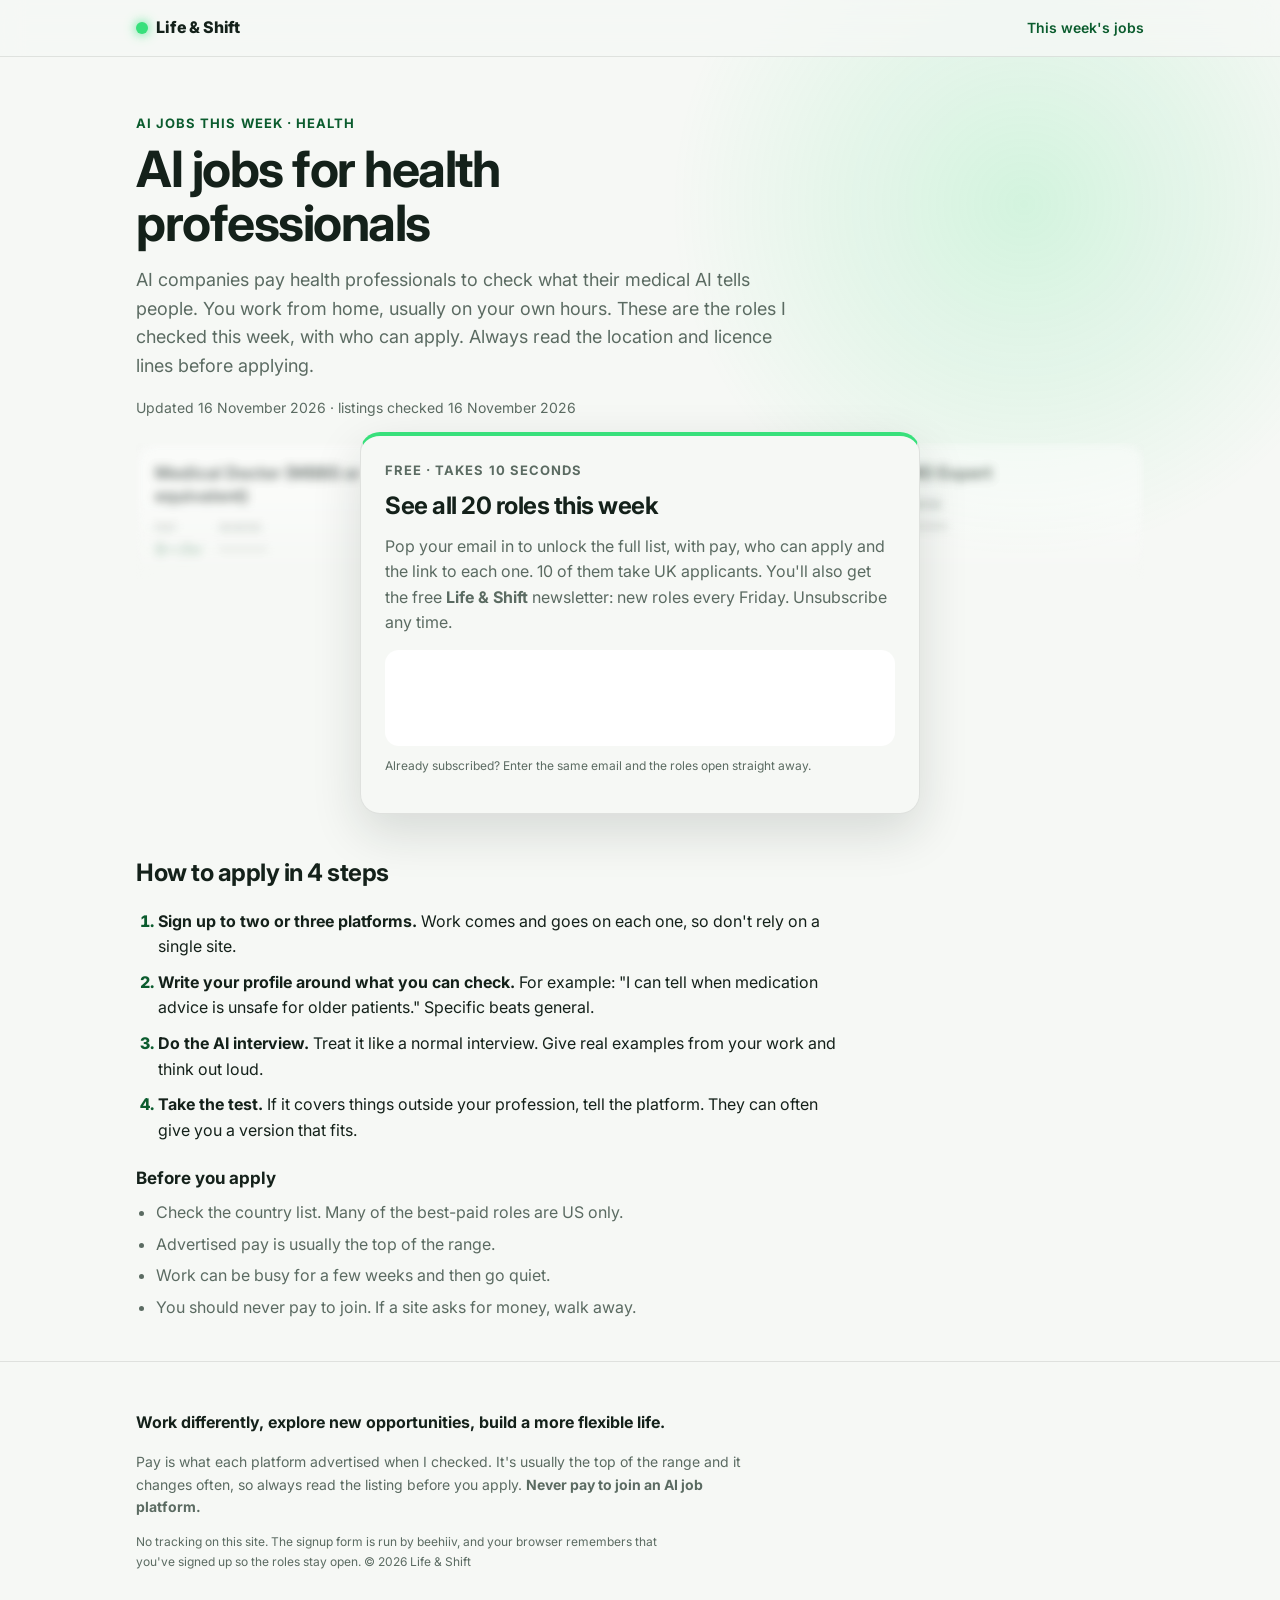
==== commit 82d2104f: "Hide platform names behind gate; one referral sentence" ====
--- a/health.html
+++ b/health.html
@@ -26,30 +26,18 @@
 </div></section>
 
 <div class="wrap">
-  <aside class="notice">Some links on this page are referral links. If you sign up through them and get work, I may earn a fee from the platform. It costs you nothing. Links marked <span class="tag ref">referral</span> are mine; the rest are plain links.</aside>
-
-  <section class="start">
-    <h2>Start here</h2>
-    <p>If you only sign up to two, make it these. Most of the roles below are on them, and you can apply to several projects from one profile.</p>
-    <div class="start-grid">
-      <a class="start-card" href="https://t.mercor.com/v6gSN" target="_blank" rel="noopener sponsored">
-        <span class="tag ref">referral</span><strong>Mercor</strong><span>Medical Expert list + UK pharmacology role</span></a>
-      <a class="start-card" href="https://refer.micro1.ai/referral/jobs?referralCode=1aee4be8-0dc1-4ed8-bb2d-1e1f970dd66d&amp;utm_source=referral&amp;utm_medium=share&amp;utm_campaign=job_referral" target="_blank" rel="noopener sponsored">
-        <span class="tag ref">referral</span><strong>micro1</strong><span>Doctor roles open worldwide + Health Expert</span></a>
-    </div>
-  </section>
 
 <div id="roles-gate">
 <section class="gate" id="gate">
   <div class="gate-teaser" aria-hidden="true"><div class="roles"><article class="role ghost" aria-hidden="true">
   <div class="role-top"><h3>Medical Doctor (MBBS or equivalent)</h3></div>
-  <dl><div><dt>Pay</dt><dd class="pay">$••/hr</dd></div><div><dt>Where</dt><dd>••••••</dd></div><div><dt>Platform</dt><dd>••••</dd></div></dl>
+  <dl><div><dt>Pay</dt><dd class="pay">$••/hr</dd></div><div><dt>Where</dt><dd>••••••</dd></div></dl>
 </article><article class="role ghost" aria-hidden="true">
   <div class="role-top"><h3>Emergency, family medicine and radiology roles</h3></div>
-  <dl><div><dt>Pay</dt><dd class="pay">$••/hr</dd></div><div><dt>Where</dt><dd>••••••</dd></div><div><dt>Platform</dt><dd>••••</dd></div></dl>
+  <dl><div><dt>Pay</dt><dd class="pay">$••/hr</dd></div><div><dt>Where</dt><dd>••••••</dd></div></dl>
 </article><article class="role ghost" aria-hidden="true">
   <div class="role-top"><h3>Medical MD Expert</h3></div>
-  <dl><div><dt>Pay</dt><dd class="pay">$••/hr</dd></div><div><dt>Where</dt><dd>••••••</dd></div><div><dt>Platform</dt><dd>••••</dd></div></dl>
+  <dl><div><dt>Pay</dt><dd class="pay">$••/hr</dd></div><div><dt>Where</dt><dd>••••••</dd></div></dl>
 </article></div></div>
   <div class="gate-card">
     <p class="eyebrow">Free · takes 10 seconds</p>
@@ -59,7 +47,7 @@
     <p class="small muted">Already subscribed? Enter the same email and the roles open straight away.</p>
   </div>
 </section>
-<div id="roles-content" data-roles="[base64]/[base64]" hidden></div>
+<div id="roles-content" data-roles="[base64]/[base64]/[base64]/[base64]/[base64]/a2V5d29yZD1BSSIgdGFyZ2V0PSJfYmxhbmsiIHJlbD0ibm9vcGVuZXIiPlNlYXJjaCBOSFMgSm9icyBmb3IgJnF1b3Q7QUkmcXVvdDsgPHNwYW4gYXJpYS1oaWRkZW49InRydWUiPuKGkjwvc3Bhbj48L2E+Cjwvc2VjdGlvbj4=" hidden></div>
 </div>
 <script>
 (function(){
